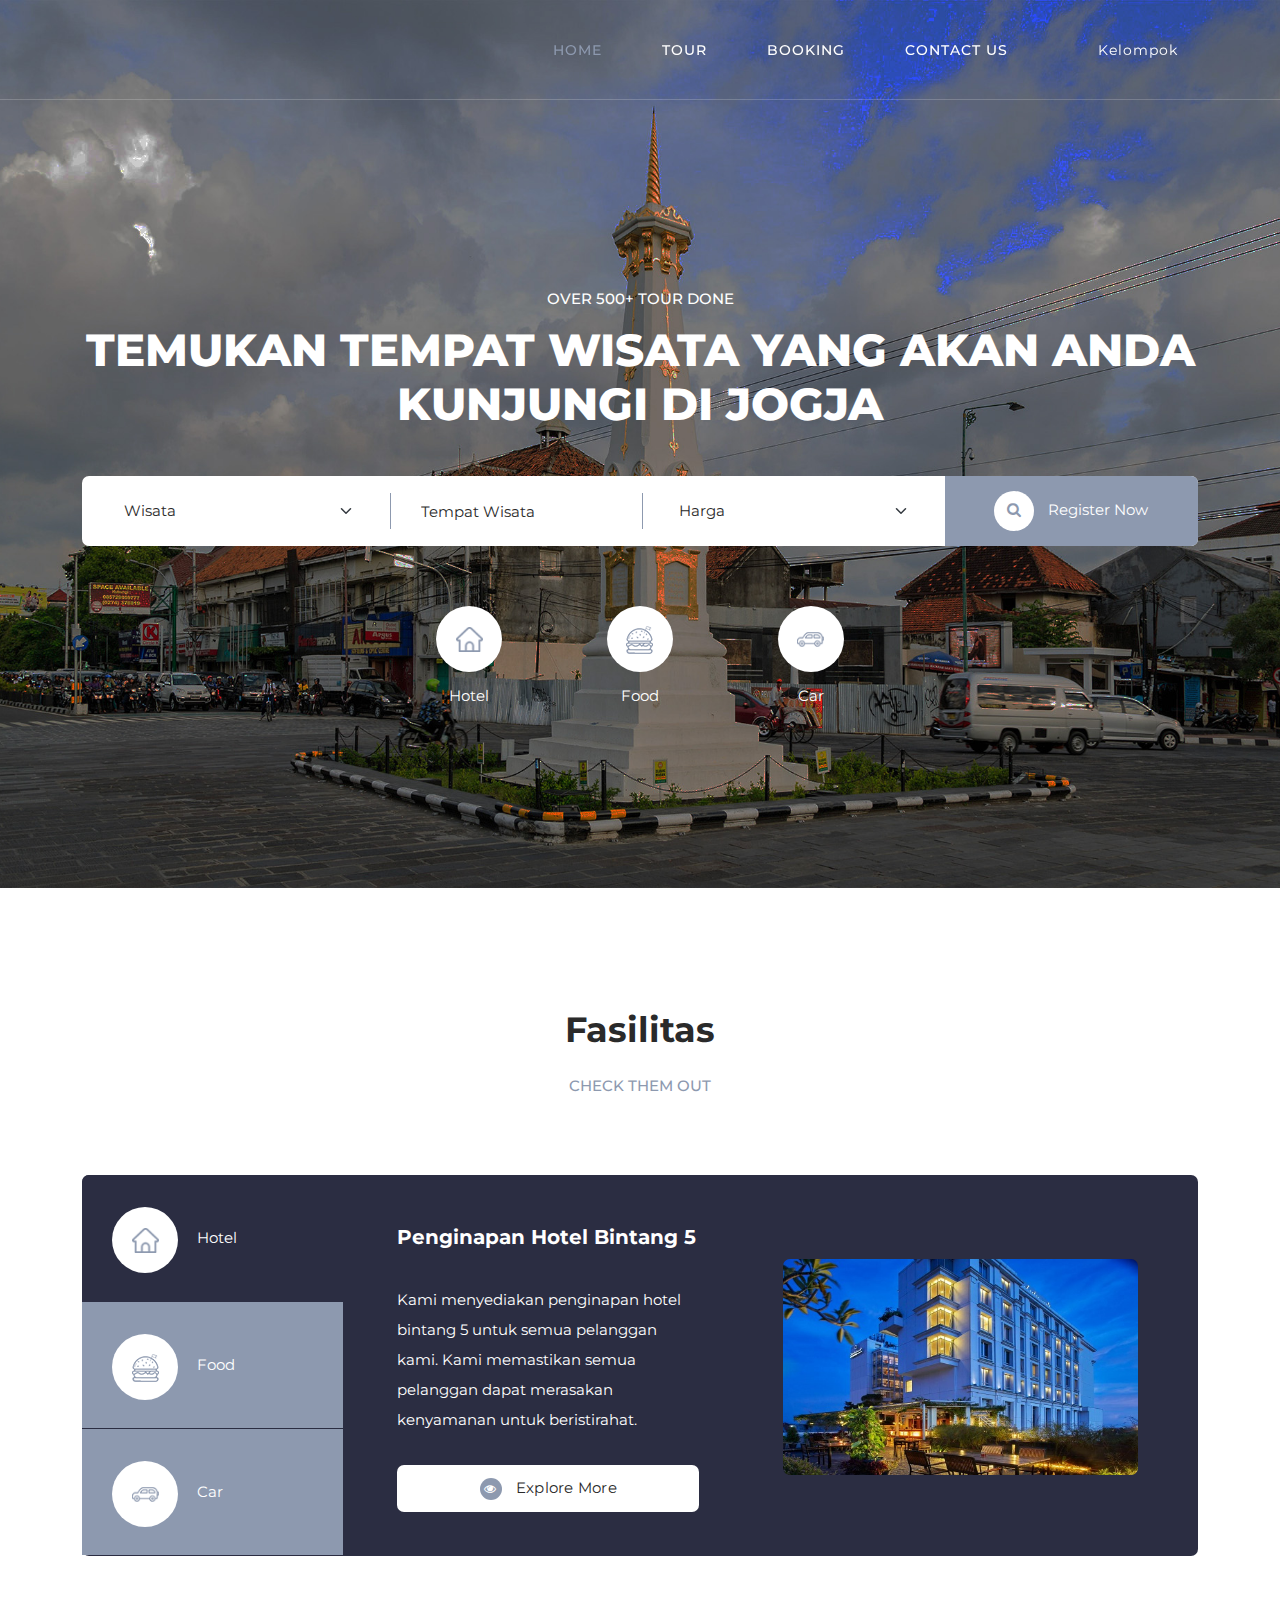
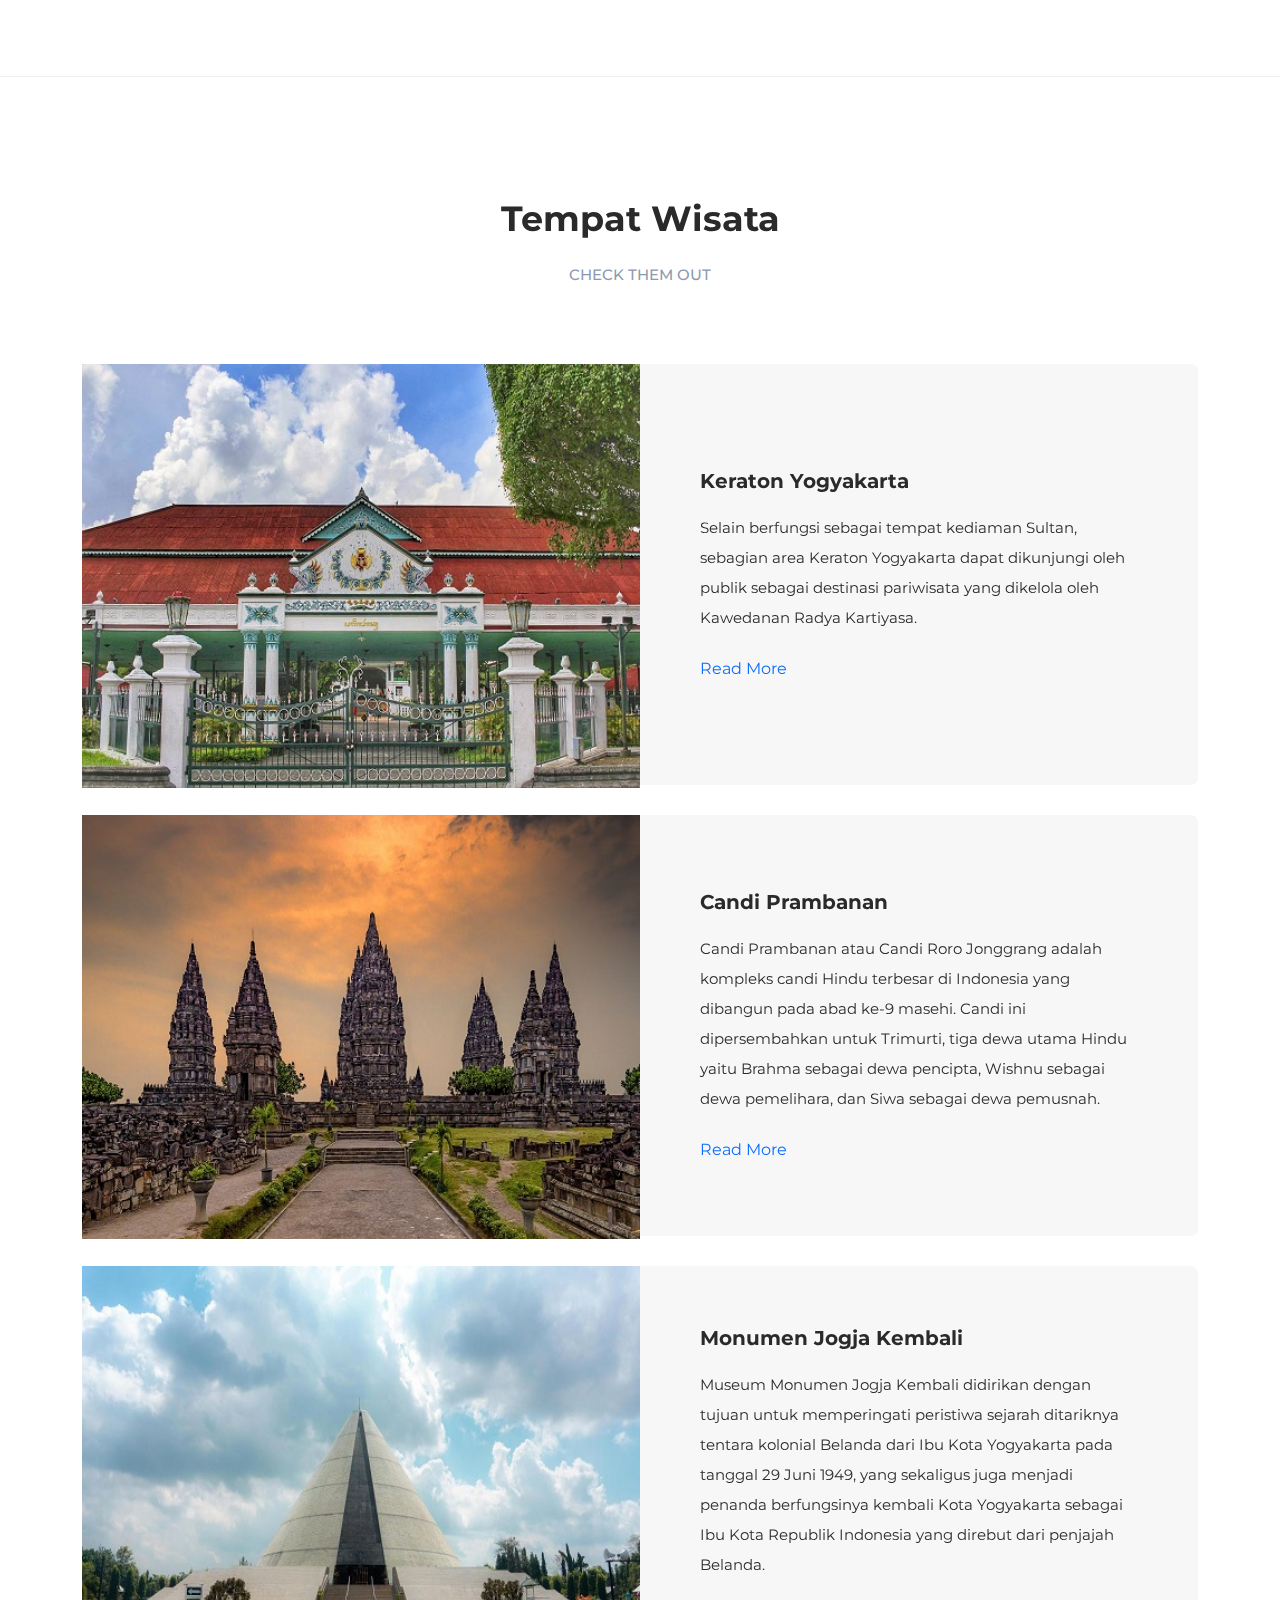
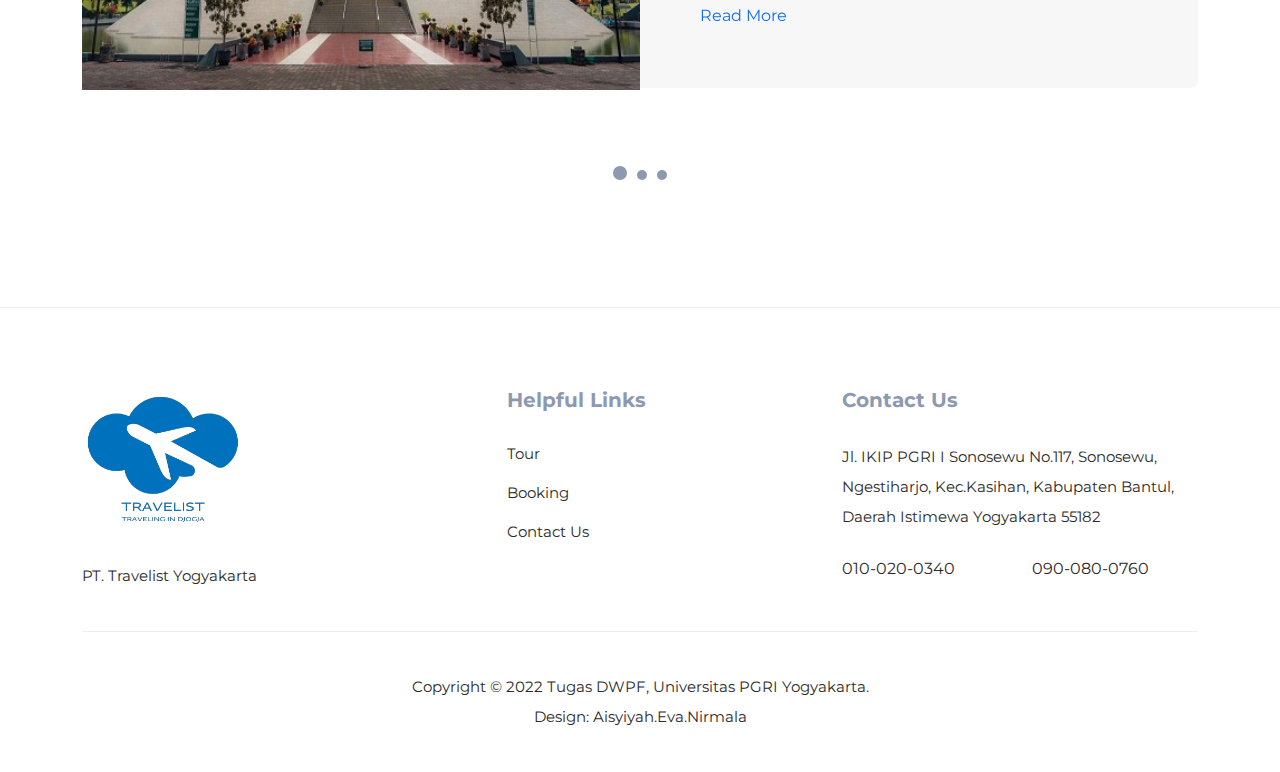
==== index.html @ a3873989 "first commit" ====
<!DOCTYPE html>
<html lang="en">

  <head>

    <meta charset="UTF-8">
    <meta name="viewport" content="width=device-width, initial-scale=1, shrink-to-fit=no">
    <meta name="description" content="">
    <meta name="author" content="">
    <meta name="author" content="Untree.co">
	  <link rel="shortcut icon" href="black-logo 1.png">
    <link rel="preconnect" href="https://fonts.gstatic.com">
    <link href="https://fonts.googleapis.com/css2?family=Montserrat:wght@100;200;300;400;500;600;700;800;900&display=swap" rel="stylesheet">
    

    <title>Traveling in Yogyakarta</title>

    <!-- Bootstrap core CSS -->
    <link href="vendor/bootstrap/css/bootstrap.min.css" rel="stylesheet">

    <!-- Additional CSS Files -->
    <link rel="stylesheet" href="assets/css/fontawesome.css">
    <link rel="stylesheet" href="assets/css/templatemo-plot-listing.css">
    <link rel="stylesheet" href="assets/css/animated.css">
    <link rel="stylesheet" href="assets/css/owl.css">
    
    
<!--

TemplateMo 564 Plot Listing

https://templatemo.com/tm-564-plot-listing

-->
  </head>

<body>

  <!-- ***** Preloader Start ***** -->
  <div id="js-preloader" class="js-preloader">
    <div class="preloader-inner">
      <span class="dot"></span>
      <div class="dots">
        <span></span>
        <span></span>
        <span></span>
      </div>
    </div>
  </div>
  <!-- ***** Preloader End ***** -->

  <!-- ***** Header Area Start ***** -->
  <header class="header-area header-sticky wow slideInDown" data-wow-duration="0.75s" data-wow-delay="0s">
    <div class="container">
      <div class="row">
        <div class="col-12">
          <nav class="main-nav">
            <!-- ***** Logo Start ***** -->
            <a href="#" class="logo"></a>
            <!-- ***** Logo End ***** -->
            <!-- ***** Menu Start ***** -->
            <ul class="nav">
              <li><a href="index.html" class="active">Home</a></li>
              <li><a href="category.html">Tour</a></li>
              <li><a href="listing.html">Booking</a></li>
              <li><a href="contact.html">Contact Us</a></li>
              <li><a href="kelompok.html" class="active">Kelompok</a></li> 
              
            </ul>        
            <a class='menu-trigger'>
                <span>Menu</span>
            </a>
            <!-- ***** Menu End ***** -->
          </nav>
        </div>
      </div>
    </div>
  </header>
  <!-- ***** Header Area End ***** -->

  <div class="main-banner">
    <div class="container">
      <div class="row">
        <div class="col-lg-12">
          <div class="top-text header-text">
            <h6>Over 500+ Tour Done</h6>
            <h2>TEMUKAN TEMPAT WISATA YANG AKAN ANDA KUNJUNGI DI JOGJA</h2>
          </div>
        </div>
        <div class="col-lg-12">
          <form id="search-form" name="gs" method="submit" role="search" action="contact.html">
            <div class="row">
              <div class="col-lg-3 align-self-center">
                  <fieldset>
                      <select name="area" class="form-select" aria-label="Area" id="chooseCategory" onchange="this.form.click()">
                          <option selected>Wisata</option>
                          <option value="New Village">Sejarah</option>
                          <option value="Old Town">Alam</option>
                          <option value="Modern City">Edukasi</option>
                      </select>
                  </fieldset>
              </div>
              <div class="col-lg-3 align-self-center">
                  <fieldset>
                      <input type="address" name="address" class="searchText" placeholder="Tempat Wisata" autocomplete="on" required>
                  </fieldset>
              </div>
              <div class="col-lg-3 align-self-center">
                  <fieldset>
                      <select name="price" class="form-select" aria-label="Default select example" id="chooseCategory" onchange="this.form.click()">
                          <option selected>Harga</option>
                          <option value="$100 - $250">Rp5.000.000,00 - Rp15.000.000,00</option>
                          <option value="$250 - $500">Rp16.000.000,00 - Rp25.000.000,00</option>
                          <option value="$500 - $1000">Rp26.000.000,00 - Rp35.000.000,00</option>
                          <option value="$1000+">Rp36.000.000,00 - keatas</option>
                      </select>
                  </fieldset>
              </div>
              <div class="col-lg-3">                        
                  <fieldset>
                      <button class="main-button"><i class="fa fa-search"></i> Register Now</button>
                  </fieldset>
              </div>
            </div>
          </form>
        </div>
        <div class="col-lg-10 offset-lg-1">
          <ul class="categories">
            <li><a href="listing.html"><span class="icon"><img src="assets/images/search-icon-01.png" alt="Home"></span> Hotel</a></li>
            <li><a href="listing.html"><span class="icon"><img src="assets/images/search-icon-02.png" alt="Food"></span> Food</a></li>
            <li><a href="listing.html"><span class="icon"><img src="assets/images/search-icon-03.png" alt="Vehicle"></span> Car</a></li>
          </ul>
        </div>
      </div>
    </div>
  </div>


 <div class="popular-categories">
    <div class="container">
      <div class="row">
        <div class="col-lg-12">
          <div class="section-heading">
            <h2>Fasilitas</h2>
            <h6>Check Them Out</h6>
            
          </div>
        </div>
        
        <div class="col-lg-12">
          <div class="naccs">
            <div class="grid">
              <div class="row">
                <div class="col-lg-3">
                  <div class="menu">
                    <div class="first-thumb active">
                      <div class="thumb">
                        <span class="icon"><img src="assets/images/search-icon-01.png" alt=""></span>
                        Hotel
                      </div>
                    </div>
                    <div>
                      <div class="thumb">                 
                        <span class="icon"><img src="assets/images/search-icon-02.png" alt=""></span>
                        Food
                      </div>
                    </div>
                    <div>
                      <div class="thumb">                 
                        <span class="icon"><img src="assets/images/search-icon-03.png" alt=""></span>
                        Car
                      </div>
                    </div>
                    
                  </div>
                </div> 
                <div class="col-lg-9 align-self-center">
                  <ul class="nacc">
                    <li class="active">
                      <div>
                        <div class="thumb">
                          <div class="row">
                            <div class="col-lg-5 align-self-center">
                              <div class="left-text">
                                <h4>Penginapan Hotel Bintang 5</h4>
                                <p>Kami menyediakan penginapan hotel bintang 5 untuk semua pelanggan kami. Kami memastikan 
                                  semua pelanggan dapat merasakan kenyamanan untuk beristirahat.</p>
                                <div class="main-white-button"><a href="listing.html"><i class="fa fa-eye"></i> Explore More</a></div>
                              </div>
                            </div>
                            <div class="col-lg-7 align-self-center">
                              <div class="right-image">
                                <img src="assets/images/jambluk.jpg" alt="">
                              </div>
                            </div>
                          </div>
                        </div>
                      </div>
                    </li>
                    <li>
                      <div>
                        <div class="thumb">
                          <div class="row">
                            <div class="col-lg-5 align-self-center">
                              <div class="left-text">
                                <h4>Makanan Tradisional dengan Rasa Otentik</h4>
                                <p>Untuk melengkapi perjalanan anda mengeksplor Yogyakarta, kami menyediakan menu makanan tradisional Yogyakarta.
                                  Makanan yang kami sediakan memiliki cita rasa khas asli Yogyakarta.
                                </p>
                                <div class="main-white-button"><a href="listing.html"><i class="fa fa-eye"></i> Explore More</a></div>
                              </div>
                            </div>
                            <div class="col-lg-7 align-self-center">
                              <div class="right-image">
                                <img src="assets/images/gudeg.jpg" alt="Foods on the table">
                              </div>
                            </div>
                          </div>
                        </div>
                      </div>
                    </li>
                    <li>
                      <div>
                        <div class="thumb">
                          <div class="row">
                            <div class="col-lg-5 align-self-center">
                              <div class="left-text">
                                <h4>Transportasi yang Nyaman</h4>
                                <p>Kami menyediakan transportasi terbaik yang akan membuat perjalanan anda berkesan. 
                                  Kami memastikan semua kendaraan dalam keadaan baik dan siap pakai. </p>
                                <div class="main-white-button"><a href="listing.html"><i class="fa fa-eye"></i> Explore More</a></div>
                              </div>
                            </div>
                            <div class="col-lg-7 align-self-center">
                              <div class="right-image">
                                <img src="assets/images/alhart.jpg" alt="cars in the city">
                              </div>
                            </div>
                          </div>
                        </div>
                      </div>
                    </li>
                    
                    
                  </ul>
                </div>          
              </div>
            </div>
          </div>
        </div>
      </div>
    </div>
  </div>


  <div class="recent-listing">
    <div class="container">
      <div class="row">
        <div class="col-lg-12">
          <div class="section-heading">
            <h2>Tempat Wisata</h2>
            <h6>Check Them Out</h6>
          </div>
        </div>
        <div class="col-lg-12">
          <div class="owl-carousel owl-listing">
            <div class="item">
              <div class="row">
                <div class="col-lg-12">
                  <div class="listing-item">
                      <div class="col-lg-6">
                      <a href="#"><img src="assets/images/kraton.jpg" alt=""></a>
                    
                  </div>
                    <div class="right-content align-self-center">
                      <h4>Keraton Yogyakarta</h4>
                      <div class="col-lg-12">
                        <p>Selain berfungsi sebagai tempat kediaman Sultan, 
                          sebagian area Keraton Yogyakarta dapat dikunjungi oleh publik sebagai destinasi pariwisata 
                          yang dikelola oleh Kawedanan Radya Kartiyasa.</p>
                          <br><a class="font-weight-bold" href="https://www.kratonjogja.id/">Read More</a>
                      
                    </div>
                  </div>
                </div>
                </div>
                <div class="col-lg-12">
                  <div class="listing-item">
                    <div class="col-lg-6">
                      <a href="#"><img src="assets/images/prambanan.jpg" alt=""></a>
                   </div>
                    <div class="right-content align-self-center">
                      <h4>Candi Prambanan</h4>
                      <div class="col-lg-12">
                        <p>Candi Prambanan atau Candi Roro Jonggrang adalah kompleks candi Hindu terbesar di Indonesia yang dibangun pada abad ke-9 masehi. 
                          Candi ini dipersembahkan untuk Trimurti, tiga dewa utama Hindu yaitu Brahma sebagai dewa pencipta, Wishnu sebagai dewa pemelihara, 
                          dan Siwa sebagai dewa pemusnah.</p>
                          <br><a class="font-weight-bold" href="https://prambanankec.slemankab.go.id/candi-prambanan/">Read More</a>
                    </div>
                  </div>
                </div>
                </div>
                <div class="col-lg-12">
                  <div class="listing-item">
                    <div class="col-lg-6">
                      <a href="#"><img src="assets/images/monjali.jpg" alt=""></a>
                    </div>
                  
                  <div class="right-content align-self-center">
                    <h4>Monumen Jogja Kembali</h4>
                    <div class="col-lg-12">
                      <p>Museum Monumen Jogja Kembali didirikan dengan tujuan untuk memperingati peristiwa sejarah ditariknya tentara kolonial Belanda dari Ibu Kota Yogyakarta 
                        pada tanggal 29 Juni 1949, yang sekaligus juga menjadi penanda berfungsinya kembali Kota Yogyakarta sebagai 
                        Ibu Kota Republik Indonesia yang direbut dari penjajah Belanda.</p>
                        <br><a class="font-weight-bold" href="https://budaya.jogjaprov.go.id/berita/detail/Monjali">Read More</a>
                    </div>
                  </div>
                </div>
              </div>
            </div>
          </div>

            <div class="item">
              <div class="row">
                <div class="col-lg-12">
                  <div class="listing-item">
                      <div class="col-lg-6">
                      <a href="#"><img src="assets/images/sundak.jpg" alt=""></a>
                    
                  </div>
                    <div class="right-content align-self-center">
                      <h4>Pantai Sundak</h4>
                      <div class="col-lg-12">
                        <p>Kata Sundak sendiri berasal dari sebuah kisah tentang seekor Anjing yang berkelahi dengan landak. Sehingga masyarakat menggabungkan nama keduanya menjadi Sundak.
                          Hal ini terjadi ketika ada anjing yang berlarian di sekitar pantai dan masuk ke dalam goa yang ada di sebuah karang. 
                          Di dalam goa Anjing tersebut bertemu dengan seekor Landak Laut.</p>
                          <br><a class="font-weight-bold" href="https://www.pantainesia.com/pantai-sundak/">Read More</a>
                      
                    </div>
                  </div>
                </div>
                </div>
                <div class="col-lg-12">
                  <div class="listing-item">
                    <div class="col-lg-6">
                      <a href="#"><img src="assets/images/becici.jpg" alt=""></a>
                   </div>
                    <div class="right-content align-self-center">
                      <h4>Puncak Becici</h4>
                      <div class="col-lg-12">
                        <p>Puncak Becici merupakan kawasan hutan pinus yang masuk Dusun Gunungcilik, Desa Muntuk Kecamatan Dlingo.
                          Puncak Bencici merupakan tempat ideal untuk menikmati terbenamnya sang surya. Ada yang menikmati di pinggir pagar pengaman, di gazebo, 
                          di tempat duduk yang tersedia, atau di atas gardu pandang yang menempel di pohon-pohon pinus. 
                        </p>
                          <br><a class="font-weight-bold" href="https://bantulpedia.bantulkab.go.id/layanan/pariwisata/jelajahbantul/detail/4/13/201/puncak-becici.html">Read More</a>
                    </div>
                  </div>
                </div>
                </div>
                <div class="col-lg-12">
                  <div class="listing-item">
                    <div class="col-lg-6">
                      <a href="#"><img src="assets/images/nglanggeran.jpg" alt=""></a>
                    </div>
                  
                  <div class="right-content align-self-center">
                    <h4>Gunung Api Purba Nglanggeran</h4>
                    <div class="col-lg-12">
                      <p>Gunung Api Purba Nglanggeran berdasarkan sejarah geologinya merupakan gunung api purba yang berumur tersier ( Oligo- Miosen) atau 0,6 – 70 juta tahun yang lalu. 
                        Wisatawan dapat trekking menjelajahi bongkahan-bongkahan batu seukuran raksasa yang menjulang tinggi layaknya Gedung-gedung bertingkat di kota. </p>
                        <br><a class="font-weight-bold" href="https://jadesta.kemenparekraf.go.id/desa/nglanggeran">Read More</a>
                    </div>
                  </div>
                </div>
              </div>
            </div>
            </div>
            <div class="item">
              <div class="row">
                <div class="col-lg-12">
                  <div class="listing-item">
                      <div class="col-lg-6">
                      <a href="#"><img src="assets/images/taman pintar.jpeg" alt=""></a>
                    
                  </div>
                    <div class="right-content align-self-center">
                      <h4>Taman Pintar</h4>
                      <div class="col-lg-12">
                        <p>Disebut “Taman Pintar”, karena di kawasan ini nantinya para siswa, mulai pra sekolah sampai sekolah menengah bisa 
                          dengan leluasa memperdalam pemahaman soal materi-materi pelajaran yang telah diterima di sekolah dan sekaligus berekreasi.</p>
                          <br><a class="font-weight-bold" href="https://tamanpintar.co.id/">Read More</a>
                      
                    </div>
                  </div>
                </div>
                </div>
                <div class="col-lg-12">
                  <div class="listing-item">
                    <div class="col-lg-6">
                      <a href="#"><img src="assets/images/museum merapi.jpg" alt=""></a>
                   </div>
                    <div class="right-content align-self-center">
                      <h4>Museum Gunungapi Merapi</h4>
                      <div class="col-lg-12">
                        <p>Museum Gunungapi Merapi merupakan museum bersejarah yang dapat dijadikan sebagai sarana pendidikan, 
                           penyebarluasan informasi aspek kegunungapian khususnya dan kebencanaan geologi lainnya yang bersifat rekreatif-edukatif untuk masyarakat luas dengan 
                           tujuan untuk memberikan wawasan dan pemahaman yang berkaitan dengan gunungapi dan sumber kebencanaan geologi lainnya.</p>
                          <br><a class="font-weight-bold" href="https://mgm.slemankab.go.id/">Read More</a>
                    </div>
                  </div>
                </div>
                </div>
                <div class="col-lg-12">
                  <div class="listing-item">
                    <div class="col-lg-6">
                      <a href="#"><img src="assets/images/history.jpg" alt=""></a>
                    </div>
                  
                  <div class="right-content align-self-center">
                    <h4>History of Java Museum</h4>
                    <div class="col-lg-12">
                      <p>History of Java Museum adalah museum sejarah Pulau Jawa yang berlokasi di Yogyakarta. Museum ini beroperasi pada akhir Desember 2018. 
                        History of Java Museum merupakan ikon wisata sejarah dan budaya yang berlokasi di Jalan Parangtritis KM 5.5, Kecamatan Sewon, Kabupaten Bantul, DIY.</p>
                        <br><a class="font-weight-bold" href="https://visitingjogja.jogjaprov.go.id/31157/10-sisi-menarik-yang-tersimpan-di-history-of-java-museum-kenapa-wajib-anda-kunjungi/">Read More</a>
                    </div>
                  </div>
                </div>
              </div>
            </div>
                </div>
              </div>
            </div>
          </div>
        </div>
      </div>
          
  <footer>
    <div class="container">
      <div class="row">
        <div class="col-lg-4">
          <div class="about">
            <div class="logo">
              <img src="assets/images/black-logo 1.png" alt="">
            </div>
            <p>PT. Travelist Yogyakarta</p>
          </div>
        </div>
        <div class="col-lg-4">
          <div class="helpful-links">
            <h4>Helpful Links</h4>
            <div class="row">
              <div class="col-lg-6">
                <ul>
                  <li><a href="category.html">Tour</a></li>
                  <li><a href="listing.html">Booking</a></li>
                  <li><a href="contact.html">Contact Us</a></li>
                </ul>
              </div>
              
            </div>
          </div>
        </div>
        <div class="col-lg-4">
          <div class="contact-us">
            <h4>Contact Us</h4>
            <p>Jl. IKIP PGRI I Sonosewu No.117, Sonosewu, Ngestiharjo, Kec.Kasihan, Kabupaten Bantul, Daerah Istimewa Yogyakarta 55182</p>
            <div class="row">
              <div class="col-lg-6">
                <a href="#">010-020-0340</a>
              </div>
              <div class="col-lg-6">
                <a href="#">090-080-0760</a>
              </div>
            </div>
          </div>
        </div>
        <div class="col-lg-12">
          <div class="sub-footer">
            <p>Copyright © 2022 Tugas DWPF, Universitas PGRI Yogyakarta.
            <br>
			Design: <a rel="nofollow" href="https://templatemo.com" title="CSS Templates">Aisyiyah.Eva.Nirmala</a></p>
          </div>
        </div>
      </div>
    </div>
  </footer>


  <!-- Scripts -->
  <script src="vendor/jquery/jquery.min.js"></script>
  <script src="vendor/bootstrap/js/bootstrap.bundle.min.js"></script>
  <script src="assets/js/owl-carousel.js"></script>
  <script src="assets/js/animation.js"></script>
  <script src="assets/js/imagesloaded.js"></script>
  <script src="assets/js/custom.js"></script>

</body>

</html>
---- assets/css/templatemo-plot-listing.css ----
/*

TemplateMo 564 Plot Listing

https://templatemo.com/tm-564-plot-listing

*/

/* ---------------------------------------------
Table of contents
------------------------------------------------
01. font & reset css
02. reset
03. global styles
04. header
05. banner
06. features
07. testimonials
08. contact
09. footer
10. preloader
11. search
12. portfolio

--------------------------------------------- */
/* 
---------------------------------------------
font & reset css
--------------------------------------------- 
*/
@import url('https://fonts.googleapis.com/css2?family=Montserrat:wght@100;200;300;400;500;600;700;800;900&display=swap');
/* 
---------------------------------------------
reset
--------------------------------------------- 
*/
html, body, div, span, applet, object, iframe, h1, h2, h3, h4, h5, h6, p, blockquote, div
pre, a, abbr, acronym, address, big, cite, code, del, dfn, em, font, img, ins, kbd, q,
s, samp, small, strike, strong, sub, sup, tt, var, b, u, i, center, dl, dt, dd, ol, ul, li,
figure, header, nav, section, article, aside, footer, figcaption {
  margin: 0;
  padding: 0;
  border: 0;
  outline: 0;
}

/* clear fix */
.grid:after {
  content: '';
  display: block;
  clear: both;
}

/* ---- .grid-item ---- */

.grid-sizer,
.grid-item {
  width: 50%;
}

.grid-item {
  float: left;
}

.grid-item img {
  display: block;
  max-width: 100%;
}

.clearfix:after {
  content: ".";
  display: block;
  clear: both;
  visibility: hidden;
  line-height: 0;
  height: 0;
}

.clearfix {
  display: inline-block;
}

html[xmlns] .clearfix {
  display: block;
}

* html .clearfix {
  height: 1%;
}

ul, li {
  padding: 0;
  margin: 0;
  list-style: none;
}

header, nav, section, article, aside, footer, hgroup {
  display: block;
}

* {
  box-sizing: border-box;
}

html, body {
  font-family: 'Montserrat', sans-serif;
  font-weight: 400;
  background-color: #fff;
  -ms-text-size-adjust: 100%;
  -webkit-font-smoothing: antialiased;
  -moz-osx-font-smoothing: grayscale;
}

a {
  text-decoration: none !important;
}

h1, h2, h3, h4, h5, h6 {
  margin-top: 0px;
  margin-bottom: 0px;
}

ul {
  margin-bottom: 0px;
}

p {
  font-size: 15px;
  line-height: 30px;
  color: #2a2a2a;
}

img {
  margin-bottom: -3px;
  width: 100%;
  overflow: hidden;
}

/* 
---------------------------------------------
global styles
--------------------------------------------- 
*/
html,
body {
  background: #fff;
  font-family: 'Montserrat', sans-serif;
}

::selection {
  background: #03a4ed;
  color: #fff;
}

::-moz-selection {
  background: #03a4ed;
  color: #fff;
}

@media (max-width: 991px) {
  html, body {
    overflow-x: hidden;
  }
  .mobile-top-fix {
    margin-top: 30px;
    margin-bottom: 0px;
  }
  .mobile-bottom-fix {
    margin-bottom: 30px;
  }
  .mobile-bottom-fix-big {
    margin-bottom: 60px;
  }
}

.page-section {
  margin-top: 120px;
}

.section-heading h2 {
  font-size: 35px;
  margin-bottom: 25px;
  text-transform: capitalize;
  color: #2a2a2a;
  font-weight: 700;
  position: relative;
  z-index: 2;
  line-height: 44px;
}

.section-heading h6 {
  text-transform: uppercase;
  font-size: 15px;
  font-weight: 500;
  color: #8d99af;
}

.main-white-button a {
  display: inline-block;
  background-color: #fff;
  font-size: 15px;
  font-weight: 400;
  color: #2a2a2a;
  text-transform: capitalize;
  padding: 12px 25px;
  border-radius: 7px;
  letter-spacing: 0.25px;
  transition: all .3s;
}

.main-white-button a i {
  margin-right: 10px;
  width: 22px;
  height: 22px;
  background-color: #8d99af;
  color: #fff;
  border-radius: 50%;
  display: inline-block;
  text-align: center;
  font-size: 12px;
  line-height: 22px;
}

.main-white-button a:hover {
  background-color: #8d99af;
  color: #fff;
}

/* 
---------------------------------------------
header
--------------------------------------------- 
*/

.background-header {
  background-color: #fff!important;
  height: 80px!important;
  position: fixed!important;
  top: 0px;
  left: 0px;
  right: 0px;
  box-shadow: 0px 0px 10px rgba(0,0,0,0.15)!important;
}

.background-header .logo,
.background-header .main-nav .nav li a {
  color: #1e1e1e!important;
}

.background-header .main-nav .nav li:hover a {
  color: #8d99af!important;
}

.background-header .nav li a.active {
  color: #8d99af!important;
}

.header-area {
  background-color: transparent;
  border-bottom: 1px solid rgba(250,250,250,0.2);
  position: fixed;
  top: 0px;
  left: 0px;
  right: 0px;
  z-index: 100;
  height: 100px;
  -webkit-transition: all .5s ease 0s;
  -moz-transition: all .5s ease 0s;
  -o-transition: all .5s ease 0s;
  transition: all .5s ease 0s;
}

.header-area .main-nav {
  min-height: 80px;
  background: transparent;
}

/*.header-area .main-nav a.logo {
  background-image: url(../images/black-logo\ 1.png);
  width: 166px;
  height: 58px;
  display: inline-block;
  margin-top: 20px;
}

.background-header .main-nav a.logo {
  background-image: url(../images/black-logo\ 1.png);
  width: 164px;
  height: 58px;
  display: inline-block;
  margin-top: 10px;
}*/

.background-header .main-nav .nav {
  margin-top: 20px !important;
}

.header-area .main-nav .nav {
  float: right;
  margin-top: 30px;
  margin-right: 0px;
  background-color: transparent;
  -webkit-transition: all 0.3s ease 0s;
  -moz-transition: all 0.3s ease 0s;
  -o-transition: all 0.3s ease 0s;
  transition: all 0.3s ease 0s;
  position: relative;
  z-index: 999;
}

.header-area .main-nav .nav li {
  padding-left: 30px;
  padding-right: 30px;
}

.header-area .main-nav .nav li:last-child {
  padding-right: 0px;
  padding-left: 40px;
}

.header-area .main-nav .nav li:last-child a ,
.background-header .main-nav .nav li:last-child a {
  color: #2a2a2a !important;
  text-transform: capitalize;
  padding: 0px 20px;
  font-weight: 400;
}

.header-area .main-nav .nav li:last-child a i,
.background-header .main-nav .nav li:last-child a i {
  font-size: 12px!important;
  font-weight: 400 !important;
}

.background-header .main-nav .nav li:last-child .main-white-button a {
  background-color: #8d99af;
  color: #fff !important;
}

.background-header .main-nav .nav li:last-child .main-white-button a i {
  background-color: #fff;
  color: #8d99af;
}

.header-area .main-nav .nav li:last-child a:hover,
.header-area .main-nav .nav li:last-child a.active {
  color: #fff !important;
}

.header-area .main-nav .nav li a {
  display: block;
  font-weight: 500;
  font-size: 14px;
  color: #fff;
  text-transform: uppercase;
  -webkit-transition: all 0.3s ease 0s;
  -moz-transition: all 0.3s ease 0s;
  -o-transition: all 0.3s ease 0s;
  transition: all 0.3s ease 0s;
  height: 40px;
  line-height: 40px;
  border: transparent;
  letter-spacing: 1px;
}

.header-area .main-nav .nav li:hover a,
.header-area .main-nav .nav li a.active {
  color: #8d99af!important;
}

.background-header .main-nav .nav li:hover a,
.background-header .main-nav .nav li a.active {
  color: #8d99af!important;
  opacity: 1;
}

.header-area .main-nav .nav li:last-child a:hover ,
.background-header .main-nav .nav li:last-child a:hover {
  background-color: #8d99af;
}

.header-area .main-nav .nav li.has-sub {
  position: relative;
  padding-right: 15px;
}

.header-area .main-nav .nav li.has-sub:after {
  font-family: FontAwesome;
  content: "\f107";
  font-size: 12px;
  color: #fff;
  position: absolute;
  right: 5px;
  top: 12px;
}

.background-header .main-nav .nav li.has-sub:after {
  color: #1e1e1e;
}

.header-area .main-nav .nav li.has-sub ul.sub-menu {
  position: absolute;
  width: 200px;
  box-shadow: 0 2px 28px 0 rgba(0, 0, 0, 0.06);
  overflow: hidden;
  top: 40px;
  opacity: 0;
  transition: all .3s;
  transform: translateY(+2em);
  visibility: hidden;
  z-index: -1;
}

.header-area .main-nav .nav li.has-sub ul.sub-menu li {
  margin-left: 0px;
  padding-left: 0px;
  padding-right: 0px;
}

.header-area .main-nav .nav li.has-sub ul.sub-menu li a {
  opacity: 1;
  display: block;
  background: #f7f7f7;
  color: #2a2a2a!important;
  padding-left: 20px;
  height: 40px;
  line-height: 40px;
  -webkit-transition: all 0.3s ease 0s;
  -moz-transition: all 0.3s ease 0s;
  -o-transition: all 0.3s ease 0s;
  transition: all 0.3s ease 0s;
  position: relative;
  font-size: 13px;
  font-weight: 400;
  border-bottom: 1px solid #eee;
}

.header-area .main-nav .nav li.has-sub ul li a:hover {
  background: #fff;
  color: #f5a425!important;
  padding-left: 25px;
}

.header-area .main-nav .nav li.has-sub ul li a:hover:before {
  width: 3px;
}

.header-area .main-nav .nav li.has-sub:hover ul.sub-menu {
  visibility: visible;
  opacity: 1;
  z-index: 1;
  transform: translateY(0%);
  transition-delay: 0s, 0s, 0.3s;
}

.header-area .main-nav .menu-trigger {
  cursor: pointer;
  display: block;
  position: absolute;
  top: 33px;
  width: 32px;
  height: 40px;
  text-indent: -9999em;
  z-index: 99;
  right: 40px;
  display: none;
}

.background-header .main-nav .menu-trigger {
  top: 23px;
}

.header-area .main-nav .menu-trigger span,
.header-area .main-nav .menu-trigger span:before,
.header-area .main-nav .menu-trigger span:after {
  -moz-transition: all 0.4s;
  -o-transition: all 0.4s;
  -webkit-transition: all 0.4s;
  transition: all 0.4s;
  background-color: #1e1e1e;
  display: block;
  position: absolute;
  width: 30px;
  height: 2px;
  left: 0;
}

.background-header .main-nav .menu-trigger span,
.background-header .main-nav .menu-trigger span:before,
.background-header .main-nav .menu-trigger span:after {
  background-color: #1e1e1e;
}

.header-area .main-nav .menu-trigger span:before,
.header-area .main-nav .menu-trigger span:after {
  -moz-transition: all 0.4s;
  -o-transition: all 0.4s;
  -webkit-transition: all 0.4s;
  transition: all 0.4s;
  background-color: #1e1e1e;
  display: block;
  position: absolute;
  width: 30px;
  height: 2px;
  left: 0;
  width: 75%;
}

.background-header .main-nav .menu-trigger span:before,
.background-header .main-nav .menu-trigger span:after {
  background-color: #1e1e1e;
}

.header-area .main-nav .menu-trigger span:before,
.header-area .main-nav .menu-trigger span:after {
  content: "";
}

.header-area .main-nav .menu-trigger span {
  top: 16px;
}

.header-area .main-nav .menu-trigger span:before {
  -moz-transform-origin: 33% 100%;
  -ms-transform-origin: 33% 100%;
  -webkit-transform-origin: 33% 100%;
  transform-origin: 33% 100%;
  top: -10px;
  z-index: 10;
}

.header-area .main-nav .menu-trigger span:after {
  -moz-transform-origin: 33% 0;
  -ms-transform-origin: 33% 0;
  -webkit-transform-origin: 33% 0;
  transform-origin: 33% 0;
  top: 10px;
}

.header-area .main-nav .menu-trigger.active span,
.header-area .main-nav .menu-trigger.active span:before,
.header-area .main-nav .menu-trigger.active span:after {
  background-color: transparent;
  width: 100%;
}

.header-area .main-nav .menu-trigger.active span:before {
  -moz-transform: translateY(6px) translateX(1px) rotate(45deg);
  -ms-transform: translateY(6px) translateX(1px) rotate(45deg);
  -webkit-transform: translateY(6px) translateX(1px) rotate(45deg);
  transform: translateY(6px) translateX(1px) rotate(45deg);
  background-color: #1e1e1e;
}

.background-header .main-nav .menu-trigger.active span:before {
  background-color: #1e1e1e;
}

.header-area .main-nav .menu-trigger.active span:after {
  -moz-transform: translateY(-6px) translateX(1px) rotate(-45deg);
  -ms-transform: translateY(-6px) translateX(1px) rotate(-45deg);
  -webkit-transform: translateY(-6px) translateX(1px) rotate(-45deg);
  transform: translateY(-6px) translateX(1px) rotate(-45deg);
  background-color: #1e1e1e;
}

.background-header .main-nav .menu-trigger.active span:after {
  background-color: #1e1e1e;
}

.header-area.header-sticky {
  min-height: 80px;
}

.header-area .nav {
  margin-top: 30px;
}

.header-area.header-sticky .nav li a.active {
  color: #8d99af;
}

@media (max-width: 1200px) {
  .header-area .main-nav .nav li {
    padding-left: 12px;
    padding-right: 12px;
  }
  .header-area .main-nav:before {
    display: none;
  }
}

@media (max-width: 992px) {
  .header-area .main-nav .nav li:last-child  ,
  .background-header .main-nav .nav li:last-child {
    display: none;
  }
  .header-area .main-nav .nav li:nth-child(6),
  .background-header .main-nav .nav li:nth-child(6) {
    padding-right: 0px;
  }
}

@media (max-width: 767px) {
  .background-header .main-nav .nav {
    margin-top: 80px !important;
  }
  .header-area .main-nav .logo {
    color: #1e1e1e;
  }
  .header-area.header-sticky .nav li a:hover,
  .header-area.header-sticky .nav li a.active {
    color: #8d99af!important;
    opacity: 1;
  }
  .header-area.header-sticky .nav li.search-icon a {
    width: 100%;
  }
  .header-area {
    background-color: #f7f7f7;
    padding: 0px 15px;
    height: 100px;
    box-shadow: none;
    text-align: center;
  }
  .header-area .container {
    padding: 0px;
  }
  .header-area .logo {
    margin-left: 30px;
  }
  .header-area .menu-trigger {
    display: block !important;
  }
  .header-area .main-nav {
    overflow: hidden;
  }
  .header-area .main-nav .nav {
    float: none;
    width: 100%;
    display: none;
    -webkit-transition: all 0s ease 0s;
    -moz-transition: all 0s ease 0s;
    -o-transition: all 0s ease 0s;
    transition: all 0s ease 0s;
    margin-left: 0px;
  }
  .background-header .nav {
    margin-top: 80px;
  }
  .header-area .main-nav .nav li:first-child {
    border-top: 1px solid #eee;
  }
  .header-area.header-sticky .nav {
    margin-top: 100px;
  }
  .header-area .main-nav .nav li {
    width: 100%;
    background: #fff;
    border-bottom: 1px solid #e7e7e7;
    padding-left: 0px !important;
    padding-right: 0px !important;
  }
  .header-area .main-nav .nav li a {
    height: 50px !important;
    line-height: 50px !important;
    padding: 0px !important;
    border: none !important;
    background: #f7f7f7 !important;
    color: #191a20 !important;
  }
  .header-area .main-nav .nav li a:hover {
    background: #eee !important;
    color: #8d99af!important;
  }
  .header-area .main-nav .nav li.has-sub ul.sub-menu {
    position: relative;
    visibility: inherit;
    opacity: 1;
    z-index: 1;
    transform: translateY(0%);
    top: 0px;
    width: 100%;
    box-shadow: none;
    height: 0px;
    transition: all 0s;
  }
  .header-area .main-nav .nav li.submenu ul li a {
    font-size: 12px;
    font-weight: 400;
  }
  .header-area .main-nav .nav li.submenu ul li a:hover:before {
    width: 0px;
  }
  .header-area .main-nav .nav li.has-sub ul.sub-menu {
    height: auto;
  }
  .header-area .main-nav .nav li.has-sub:after {
    color: #3B566E;
    right: 30px;
    font-size: 14px;
    top: 15px;
  }
  .header-area .main-nav .nav li.submenu:hover ul, .header-area .main-nav .nav li.submenu:focus ul {
    height: 0px;
  }
}

@media (min-width: 767px) {
  .header-area .main-nav .nav {
    display: flex !important;
  }
}



/* 
---------------------------------------------
Banner Style
--------------------------------------------- 
*/

.main-banner {
  background-repeat: no-repeat;
  background-position: center center;
  background-size: cover;
  background-image: url(../images/banner-bg.jpg);
  padding: 290px 0px 180px 0px;
  position: relative;
  overflow: hidden;
}

.main-banner .top-text {
  text-align: center;
}

.main-banner .top-text h6 {
  color: #fff;
  font-size: 15px;
  font-weight: 500;
  text-transform: uppercase;
}

.main-banner .top-text h2 {
  color: #fff;
  font-size: 45px;
  font-weight: 800;
  text-transform: capitalize;
  margin-top: 15px;
  margin-bottom: 45px;
}

.main-banner ul.categories {
  width: 100%;
  margin-top: 60px;
  text-align: center;
}

.main-banner ul.categories li {
  display: inline-block;
  text-align: center;
  width: 18%;
}

.main-banner ul.categories li a {
  color: #fff;
  text-align: center;
  font-size: 15px;
  margin-top: 15px;
}

.main-banner ul.categories li .icon {
  display: block;
  margin: 0 auto 12px auto;
  width: 66px;
  height: 66px;
  border-radius: 50%;
  text-align: center;
  line-height: 62px;
  color: #8d99af;
  background-color: #fff;
  transition: all .5s;
}

.main-banner ul.categories li a:hover .icon {
  background-color: #2b2d42;
}

.main-banner ul.categories li .icon img {
  max-width: 27px;
}

form#search-form {
  background-color: #fff;
  padding: 0px 0px 0px 30px;
  width: 100%;
  border-radius: 7px;
  display: inline-block;
  text-align: center;
}

form#search-form select,
form#search-form input {
  width: 100%;
  height: 36px;
  background-color: transparent;
  border: none;
  color: #2a2a2a;
  font-size: 15px;
  outline: none;
}

.form-select:focus {
  box-shadow: none;
}

form#search-form input.searchText {
  border-left: 1px solid #8d99af;
  border-right: 1px solid #8d99af;
  padding: 0px 30px;
}

form#search-form input::placeholder {
  color: #2a2a2a;
  font-size: 15px;
}

form#search-form button {
  width: 100%;
  height: 100%;
  background-color: #8d99af;
  border: none;
  padding: 15px;
  color: #fff;
  font-size: 15px;
  border-top-right-radius: 7px;
  border-bottom-right-radius: 7px;
}

form#search-form button i {
  width: 40px;
  height: 40px;
  background-color: #fff;
  border-radius: 50%;
  color: #8d99af;
  display: inline-block;
  text-align: center;
  line-height: 38px;
  margin-right: 10px;
}



/*
---------------------------------------
Popular Categories
---------------------------------------
*/

.popular-categories {
  margin-top: 120px;
}

.popular-categories .section-heading {
  text-align: center;
  margin-bottom: 80px;
}

.popular-categories .naccs {
  position: relative;
  background-color: #2b2d42;
  border-radius: 7px;
}

.popular-categories .icon {
  display: inline-block;
  width: 66px;
  height: 66px;
  border-radius: 50%;
  text-align: center;
  line-height: 62px;
  color: #8d99af;
  background-color: #fff;
  margin-right: 15px;
}

.popular-categories .icon img {
  max-width: 27px;
}

.popular-categories .naccs .menu div.first-thumb {
  border-top-left-radius: 7px;
}

.popular-categories .naccs .menu div.last-thumb {
  margin-bottom: 0px;
  border-bottom-left-radius: 7px;
}

.popular-categories .naccs .menu div {
  color: #fff;
  font-size: 15px;
  background-color: #8d99af;
  margin-bottom: 1px;
  height: 126px;
  text-align: left;
  padding: 0px 15px;
  line-height: 126px;
  cursor: pointer;
  position: relative;
  transition: 1s all cubic-bezier(0.075, 0.82, 0.165, 1);
}

.popular-categories .naccs .menu div.active,
.popular-categories .naccs .menu div.active .thumb {
  background-color: #2b2d42;
}

.popular-categories ul.nacc {
  position: relative;
  min-height: 100%;
  list-style: none;
  margin: 0;
  padding: 0;
  transition: 0.5s all cubic-bezier(0.075, 0.82, 0.165, 1);
}

.popular-categories ul.nacc li {
  opacity: 0;
  transform: translateX(-50px);
  position: absolute;
  list-style: none;
  transition: 1s all cubic-bezier(0.075, 0.82, 0.165, 1);
}

.popular-categories ul.nacc li.active {
  transition-delay: 0.3s;
  position: relative;
  z-index: 2;
  opacity: 1;
  transform: translateX(0px);
}

.popular-categories ul.nacc li {
  width: 100%;
}

.popular-categories .nacc .thumb .left-text {
  margin-left: 30px;
}

.popular-categories .nacc .thumb .left-text h4 {
  color: #fff;
  font-size: 20px;
  font-weight: 700;
  line-height: 35px;
  margin-bottom: 30px;
}

.popular-categories .nacc .thumb .left-text p {
  color: #fff;
  margin-bottom: 30px;
}

.popular-categories .nacc .thumb .right-image {
  padding: 60px;
  display: inline-flex;
} 

.popular-categories .nacc .thumb img {
  border-radius: 7px;
}

.popular-categories .nacc .thumb .left-text .main-white-button a{
  width: 100%;
  text-align: center;
}



/*
---------------------------------------------
Recent Listing 
---------------------------------------------
*/

.recent-listing {
  margin-top: 120px;
  padding-top: 120px;
  margin-bottom: 120px;
  border-top: 1px solid #eee;
}

.recent-listing .section-heading {
  text-align: center;
  margin-bottom: 80px;
}

.recent-listing .item .listing-item {
  display: inline-flex;
  background-color: #f7f7f7;
  border-radius: 7px;
  width: 100%;
  position: relative;
  margin-bottom: 30px;
}

.recent-listing .item .left-image {
  float: left;
  overflow: hidden;
  border-top-left-radius: 7px;
  border-bottom-left-radius: 7px;
}

.recent-listing .item .left-image img {
  overflow: hidden;
  border-top-left-radius: 7px;
  border-bottom-left-radius: 7px;
}

.recent-listing .item .right-content {
  display: inline-block;
  padding: 60px;
}

.recent-listing .item .right-content ul.rate {
  position: absolute;
  right: 60px;
  top: 60px;
}

.recent-listing .item .right-content ul.rate li {
  display: inline-block;
}

.recent-listing .item .right-content ul.rate li:last-child {
  margin-left: 10px;
}

.recent-listing .item .right-content h4 {
  font-size: 20px;
  color: #2a2a2a;
  font-weight: 700;
  margin-bottom: 20px;
}

.recent-listing .item .right-content h6 {
  font-size: 15px;
  font-weight: 500;
  color: #8d99af;
}

.recent-listing .item .right-content span.price {
  color: #2a2a2a;
  font-size: 15px;
  margin-top: 30px;
  display: block;
  margin-bottom: 15px;
}

.recent-listing .item .right-content span.price .icon {
  width: 30px;
  height: 30px;
  background-color: #8d99af;
  border-radius: 50%;
  text-align: center;
  line-height: 28px;
  display: inline-block;
  margin-right: 10px;
}

.recent-listing .item .right-content span.price .icon img {
  max-width: 16px;
  text-align: center;
  display: inline-block;
}

.recent-listing .item .right-content span.details {
  display: block;
  margin-bottom: 30px;
  font-size: 15px;
  color: #8d99af;
}

.recent-listing .item .right-content span.details em {
  font-style: normal;
  color: #2a2a2a;
}

.recent-listing .item .right-content ul.info li {
  display: inline-block;
  margin-bottom: 15px;
  margin-right: 30px;
  width: 100%;
}

.recent-listing .item .right-content ul.info li:last-child {
  margin-bottom: 0px;
}

.recent-listing .item .right-content ul.info li img {
  max-width: 30px;
  margin-right: 15px;
  display: inline;
}

.recent-listing .item .right-content .main-white-button {
  position: absolute;
  right: 60px;
  bottom: 60px;
}

.recent-listing .owl-dots {
  margin-top: 15px;
  text-align: center;
}

.recent-listing .owl-dots .owl-dot {
  width: 10px;
  height: 10px;
  background-color: #8d99af;
  border-radius: 50%;
  margin: 0px 5px;
  transition: all .3s;
}

.recent-listing .owl-dots .active {
  width: 14px;
  height: 14px;
}



/*
---------------------------------------------
Footer
---------------------------------------------
*/

footer {
  border-top: 1px solid #eee;
  padding-top: 80px;
}

footer h4 {
  font-size: 20px;
  font-weight: 700;
  color: #8d99af;
  margin-bottom: 30px;
}

footer p,
footer a {
  color: #2a2a2a;
}

footer .logo img {
  max-width: 163px;
  margin-bottom: 30px;
}

footer .helpful-links {
  margin: 0px 45px;
}

footer .helpful-links ul li {
  display: block;
  margin-bottom: 15px;
}

footer .helpful-links ul li a {
  font-size: 15px;
  transition: all .3s;
}

footer .helpful-links ul li a:hover {
  color: #8d99af;
  border-bottom: 1px solid #8d99af;
}

footer .contact-us p {
  margin-bottom: 25px;
}

footer .contact-us a {
  transition: all .3s;
}

footer .contact-us a:hover {
  color: #8d99af;
  border-bottom: 1px solid #8d99af;
}

footer .sub-footer {
  text-align: center;
  margin-top: 40px;
  padding: 40px 0px;
  border-top: 1px solid #eee;
}



/* 
---------------------------------------------
contact
--------------------------------------------- 
*/

.contact-page {
  margin: 120px 0px;
}

.contact-page .inner-content {
  background-color: #f7f7f7;
  border-radius: 7px;
  overflow: hidden;
}

.contact-page .inner-content #map {
  margin-bottom: -8px;
  overflow: hidden;
  border-top-left-radius: 7px;
  border-bottom-left-radius: 7px;
}

form#contact {
  position: relative;
  margin: 0px 60px 0px 45px;
}

form#contact input {
  width: 100%;
  height: 46px;
  border-radius: 7px;
  background-color: transparent;
  border: 1px solid #8d99af;
  outline: none;
  font-size: 15px;
  font-weight: 300;
  color: #8d99af;
  padding: 0px 15px;
  margin-bottom: 30px;
}

form#contact ul li {
  display: inline-block;
  margin-right: 30px;
}

form#contact ul li:last-child {
  margin-right: 0px;
}

form#contact input[type=checkbox] {
  display: inline-block;
  width: 15px;
  min-width: 15px;
  height: 15px;
  background-color: transparent;
  border: 1px solid #8d99af;
  outline: none;
  cursor: pointer;
}

form#contact span {
  color: #8d99af;
  font-size: 14px;
  font-weight: 500;
  margin-left: 8px;
}

form#contact input::placeholder {
  color: #8d99af;
  font-weight: 500;
}

form#contact textarea {
  margin-top: 10px;
  width: 100%;
  min-width: 100%;
  max-width: 100%;
  max-height: 180px;
  min-height: 140px;
  height: 140px;
  border-radius: 7px;
  background-color: transparent;
  border: 1px solid #8d99af;
  outline: none;
  font-size: 15px;
  font-weight: 300;
  color: #8d99af;
  padding: 15px;
  margin-bottom: 30px;
}

form#contact textarea::placeholder {
  color: #8d99af;
  font-weight: 500;
}

form#contact button {
  margin-bottom: -15px;
  display: inline-block;
  background-color: #8d99af;
  font-size: 15px;
  font-weight: 400;
  color: #fff;
  text-transform: capitalize;
  padding: 12px 25px;
  border-radius: 7px;
  letter-spacing: 0.25px;
  border: none;
  outline: none;
  transition: all .3s;
}

form#contact button i {
  margin-right: 10px;
  width: 24px;
  height: 24px;
  background-color: #2b2d42;
  color: #fff;
  border-radius: 50%;
  display: inline-block;
  text-align: center;
  font-size: 12px;
  line-height: 24px;
}

form#contact button:hover {
  background-color: #2b2d42;
  color: #fff;
}


/* 
---------------------------------------------
Page Heading
--------------------------------------------- 
*/

.page-heading {
  background-repeat: no-repeat;
  background-position: center center;
  background-size: cover;
  background-image: url(../images/heading-bg.jpg);
  padding: 230px 0px 120px 0px;
  position: relative;
  overflow: hidden;
}

.page-heading .top-text {
  text-align: left;
}

.page-heading .top-text h6 {
  color: #fff;
  font-size: 15px;
  font-weight: 500;
  text-transform: uppercase;
}

.page-heading .top-text h2 {
  color: #fff;
  line-height: 70px;
  font-size: 45px;
  font-weight: 800;
  text-transform: capitalize;
  margin-top: 15px;
}



/*
---------------------------------------
Category Post
---------------------------------------
*/

.category-post {
  overflow: hidden;
  margin-top: 0px;
  margin-bottom: 120px;
}

.category-post .naccs {
  position: relative;
  border-radius: 7px;
}

.category-post .icon {
  display: inline-block;
  width: 66px;
  height: 66px;
  border-radius: 50%;
  text-align: center;
  line-height: 62px;
  color: #8d99af;
  background-color: #fff;
  margin-right: 15px;
  float: left;
}

.category-post .naccs .menu div h4 {
  position: absolute;
  left: 81px;
  top: 50%;
  color: #fff;
  transform: translateY(-50%);
  font-size: 15px;
  font-weight: 400;
  width: 100%;
  display: inline;
}

.category-post .icon img {
  max-width: 27px;
}

.category-post .naccs .menu div.first-thumb  {
  border-bottom-left-radius: 7px;
}

.category-post .naccs .menu div.last-thumb {
  margin-bottom: 0px;
  border-bottom-right-radius: 7px;
}

.category-post .naccs .menu div {
  color: #fff;
  margin: 0px;
  width: 20%;
  font-size: 10px;
  background-color: #8d99af;
  height: 132px;
  line-height: 132px;
  display: inline-block;
  float: left;
  text-align: left;
  cursor: pointer;
  position: relative;
  transition: 1s all cubic-bezier(0.075, 0.82, 0.165, 1);
}

.category-post .naccs .menu div .thumb {
  padding: 30px 0px;
  margin-left: 25px;
  margin-right: 25px;
}

.category-post .naccs .menu div.active,
.category-post .naccs .menu div.active .thumb {
  background-color: #2b2d42;
}

.category-post ul.nacc {
  position: relative;
  min-height: 100%;
  list-style: none;
  margin: 0;
  padding: 0;
  transition: 0.5s all cubic-bezier(0.075, 0.82, 0.165, 1);
}

.category-post ul.nacc li {
  opacity: 0;
  transform: translateX(-50px);
  position: absolute;
  list-style: none;
  transition: 1s all cubic-bezier(0.075, 0.82, 0.165, 1);
}

.category-post ul.nacc li.active {
  transition-delay: 0.3s;
  position: relative;
  z-index: 2;
  opacity: 1;
  transform: translateX(0px);
}

.category-post ul.nacc li {
  width: 100%;
}

.category-post .nacc .thumb h4 {
  color: #2a2a2a;
  font-size: 20px;
  font-weight: 700;
  line-height: 35px;
  margin-bottom: 25px;
}

.category-post .nacc .thumb .main-white-button {
  text-align: right;
  margin-top: 40px;
}

.category-post .nacc .thumb .main-white-button a {
  background-color: #8d99af;
  color: #fff;
}

.category-post .nacc .thumb .main-white-button a i {
  background-color: #fff;
  color: #8d99af;
}

.category-post .top-content {
  margin-top: 80px;
  padding-bottom: 60px;
  border-bottom: 1px solid #eee;
  margin-bottom: 60px;
}

.category-post .description {
  padding-bottom: 60px;
  border-bottom: 1px solid #eee;
  margin-bottom: 60px;
}

.category-post .general-info p {
  margin-bottom: 30px;
}

.category-post .top-content .top-icon {
  background-color: #2b2d42;
  width: 250px;
  height: 132px;
  border-radius: 7px;
  position: relative;
  padding: 30px;
  display: inline-block;
}

.category-post .top-content .top-icon h4 {
  position: absolute;
  left: 30px;
  top: 50%;
  color: #fff;
  transform: translateY(-50%);
  font-size: 15px;
  font-weight: 400;
  width: 100%;
  display: inline;
}

.category-post .top-content .top-icon .icon {
  display: inline-block;
  width: 66px;
  height: 66px;
  border-radius: 50%;
  text-align: center;
  line-height: 62px;
  color: #8d99af;
  background-color: #fff;
  margin-right: 15px;
  float: left;
  left: 0;
}

.category-post .nacc .thumb .text-icon img {
  max-width: 30px;
  margin-right: 10px;
}

.category-post .nacc .thumb span.list-item {
  font-size: 15px;
  color: #8d99af;
  font-weight: 500;
  line-height: 30px;
}



/* 
---------------------------------------------
Listing Page
--------------------------------------------- 
*/


.listing-page {
  margin-top: 120px;
  margin-bottom: 120px;
}

.listing-page .section-heading {
  text-align: center;
  margin-bottom: 80px;
}

.listing-page .naccs {
  position: relative;
}

.listing-page .icon {
  display: inline-block;
  width: 66px;
  height: 66px;
  border-radius: 50%;
  text-align: center;
  line-height: 62px;
  color: #8d99af;
  background-color: #fff;
  margin-right: 15px;
}

.listing-page .icon img {
  max-width: 27px;
}

.listing-page .naccs .menu div.first-thumb {
  border-radius: 7px;
}

.listing-page .naccs .menu div.last-thumb {
  margin-bottom: 0px;
  border-radius: 7px;
}

.listing-page .naccs .menu div {
  color: #fff;
  font-size: 15px;
  border-radius: 7px;
  background-color: #8d99af;
  margin-bottom: 30px;
  height: 126px;
  text-align: left;
  padding: 0px 15px;
  line-height: 126px;
  cursor: pointer;
  position: relative;
  transition: 1s all cubic-bezier(0.075, 0.82, 0.165, 1);
}

.listing-page .naccs .menu div.active,
.listing-page .naccs .menu div.active .thumb {
  background-color: #2b2d42;
}

.listing-page ul.nacc {
  height: auto !important;
  position: relative;
  min-height: 100%;
  list-style: none;
  margin: 0;
  padding: 0;
  transition: 1s all cubic-bezier(0.075, 0.82, 0.165, 1);
}

.listing-page ul.nacc li {
  display: none;
  opacity: 0;
  transform: translateY(-50px);
  position: absolute;
  list-style: none;
  transition: 1s all cubic-bezier(0.075, 0.82, 0.165, 1);
}

.listing-page ul.nacc li.active {
  display: block;
  transition-delay: 0s;
  position: relative;
  z-index: 2;
  opacity: 1;
  transform: translateY(0px);
}

.listing-page ul.nacc li {
  width: 100%;
}

.listing-page .item .listing-item {
  display: inline-flex;
  background-color: #f7f7f7;
  border-radius: 7px;
  width: 100%;
  position: relative;
  margin-bottom: 30px;
}

.listing-page .item .left-image {
  float: left;
  overflow: hidden;
  border-top-left-radius: 7px;
  border-bottom-left-radius: 7px;
  position: relative;
  z-index: 1;
}

.listing-page .item .left-image .hover-content .main-white-button a i {
  font-size: 12px;
  width: 23px;
  height: 23px;
  line-height: 23px;
}

.listing-page .item .left-image .hover-content {
  position: absolute;
  left: 50%;
  top: 50%;
  transform: translate(-50%,-50%);
  z-index: 11;
  transition: all .5s;
  opacity: 0;
  visibility: hidden;
}

.listing-page .item .listing-item:hover .left-image .hover-content {
  opacity: 1;
  visibility: visible;
}

.listing-page .item .left-image img {
  overflow: hidden;
  border-top-left-radius: 7px;
  border-bottom-left-radius: 7px;
}

.listing-page .item .right-content {
  display: inline-block;
  padding: 45px;
}

.listing-page .item .right-content h4 {
  font-size: 20px;
  color: #2a2a2a;
  font-weight: 700;
  margin-bottom: 20px;
}

.listing-page .item .right-content h6 {
  font-size: 15px;
  font-weight: 500;
  color: #8d99af;
}

.listing-page .item .right-content span.price {
  color: #2a2a2a;
  font-size: 15px;
  margin-top: 30px;
  display: block;
  margin-bottom: 15px;
}

.listing-page .item .right-content span.price .icon {
  width: 30px;
  height: 30px;
  background-color: #8d99af;
  border-radius: 50%;
  text-align: center;
  line-height: 28px;
  display: inline-block;
  margin-right: 10px;
}

.listing-page .item .right-content span.price .icon img {
  max-width: 16px;
  text-align: center;
  display: inline-block;
}

.listing-page .item .right-content span.details {
  display: block;
  margin-bottom: 30px;
  font-size: 15px;
  color: #8d99af;
}

.listing-page .item .right-content span.details em {
  font-style: normal;
  color: #2a2a2a;
}

.listing-page .item .right-content span.info {
  line-height: 30px;
}

.listing-page .item .right-content span.info img {
  max-width: 30px;
  margin-right: 15px;
  display: inline;
}

.listing-page .owl-dots {
  margin-top: 15px;
  text-align: center;
}

.listing-page .owl-dots .owl-dot {
  width: 10px;
  height: 10px;
  background-color: #8d99af;
  border-radius: 50%;
  margin: 0px 5px;
  transition: all .3s;
}

.listing-page .owl-dots .active {
  width: 14px;
  height: 14px;
}



/* 
---------------------------------------------
Pre Loader
--------------------------------------------- 
*/

.js-preloader {
    position: fixed;
    top: 0;
    left: 0;
    right: 0;
    bottom: 0;
    background-color: #fff;
    display: -webkit-box;
    display: flex;
    -webkit-box-align: center;
    align-items: center;
    -webkit-box-pack: center;
    justify-content: center;
    opacity: 1;
    visibility: visible;
    z-index: 9999;
    -webkit-transition: opacity 0.25s ease;
    transition: opacity 0.25s ease;
}

.js-preloader.loaded {
    opacity: 0;
    visibility: hidden;
    pointer-events: none;
}

@-webkit-keyframes dot {
    50% {
        -webkit-transform: translateX(96px);
        transform: translateX(96px);
    }
}

@keyframes dot {
    50% {
        -webkit-transform: translateX(96px);
        transform: translateX(96px);
    }
}

@-webkit-keyframes dots {
    50% {
        -webkit-transform: translateX(-31px);
        transform: translateX(-31px);
    }
}

@keyframes dots {
    50% {
        -webkit-transform: translateX(-31px);
        transform: translateX(-31px);
    }
}

.preloader-inner {
    position: relative;
    width: 142px;
    height: 40px;
    background: #fff;
}

.preloader-inner .dot {
    position: absolute;
    width: 16px;
    height: 16px;
    top: 12px;
    left: 15px;
    background: #8d99af;
    border-radius: 50%;
    -webkit-transform: translateX(0);
    transform: translateX(0);
    -webkit-animation: dot 2.8s infinite;
    animation: dot 2.8s infinite;
}

.preloader-inner .dots {
    -webkit-transform: translateX(0);
    transform: translateX(0);
    margin-top: 12px;
    margin-left: 31px;
    -webkit-animation: dots 2.8s infinite;
    animation: dots 2.8s infinite;
}

.preloader-inner .dots span {
    display: block;
    float: left;
    width: 16px;
    height: 16px;
    margin-left: 16px;
    background: #8d99af;
    border-radius: 50%;
}


/* 
---------------------------------------------
responsive
--------------------------------------------- 
*/

@media (max-width: 1200px) {
  .popular-categories .icon {
    margin-left: 50%;
    transform: translateX(-33px);
    text-align: center;
    display: inline-block;
  }
  .category-post .naccs .menu div.active .thumb {
    position: relative;
  }
  .category-post .icon {
    position: absolute;
    left: 50%;
    transform: translateX(15px);
  }
  .category-post .top-content .top-icon h4 { 
    left: 86px;
  }
  form#search-form {
    padding: 30px;
  }
  .popular-categories .naccs .menu .thumb,
  .category-post .naccs .menu div h4 {
    color: transparent;
  }
  .recent-listing .item .right-content,
  .listing-page .item .right-content {
    padding: 30px;
    position: relative;
  }
  .recent-listing .item .right-content h4,
  .listing-page .item .right-content h4 {
    margin-bottom: 10px;
  }
  .recent-listing .item .right-content .main-white-button,
  .listing-page .item .right-content .main-white-button {
    left: 30px;
    bottom: -30px;
  }
  .recent-listing .item .right-content span.price,
  .listing-page .item .right-content span.price {
    margin-top: 15px;
  }
  .recent-listing .item .right-content ul.rate,
  .listing-page .item .right-content ul.rate {
    left: 30px;
    top: -5px;
  }
  .recent-listing .item .right-content span.details,
  .listing-page .item .right-content span.details {
    margin-bottom: 15px;
  }
}

@media (max-width: 992px) {
  form#search-form select,
  form#search-form input {
    border: 1px solid #8d99af;
    border-radius: 7px;
    margin-bottom: 15px;
  }
  form#search-form button {
    border-radius: 7px;
  }
  .listing-page .naccs .menu {
    margin-bottom: 30px;
  }
  .popular-categories .nacc .thumb .left-text {
    margin: 30px;
  }
  .popular-categories .nacc .thumb .right-image {
    padding: 0px;
    margin: 0px 30px 30px 30px;
    display: block;
  }
  .popular-categories .naccs .menu div.first-thumb {
    border-top-right-radius: 7px;
  }
  .popular-categories .naccs .menu div.last-thumb {
    border-bottom-left-radius: 0px;
  }
  .recent-listing .item .left-image,
  .listing-page .item .left-image {
    float: none;
    width: 100%;
  }
  .category-post .top-content .top-icon .icon {
    left: 45%;
  }
  .recent-listing .item .left-image,
  .listing-page .item .left-image {
    border-bottom-left-radius: 0px;
    border-top-right-radius: 7px;
  }
  .recent-listing .item .listing-item,
  .listing-page .item .listing-item {
    display: inline-block;
  }
  .recent-listing .item .right-content ul.rate,
  .listing-page .item .right-content ul.rate {
    top: 20px;
  }
  .recent-listing .item .right-content .main-white-button,
  .listing-page .item .right-content .main-white-button {
    position: relative;
    left: 0px;
    bottom: 0px;
    margin-top: 30px;
  }
  .recent-listing .item .right-content h4 {
    margin-top: 20px;
  }
  footer {
    text-align: center;
  }
  footer .about,
  footer .helpful-links {
    margin-bottom: 45px;
  }
  .category-post .icon {
    transform: translateX(0px);
  }
  .category-post .top-content .top-icon,
  .category-post .nacc .thumb .main-white-button a {
    text-align: center;
    width: 100%;
  }
  .category-post .nacc .thumb .main-white-button  {
    margin-top: 30px;
  }
  .category-post .top-content .top-icon .icon {
    margin-left: -60px;
  }
  .category-post .top-content .top-icon h4 {
    left: 86px;
  }
  .description .text-icon {
    margin-top: 30px;
  }
  form#contact {
    margin-top: 45px;
    margin-bottom: 55px;
  }
}

@media (max-width: 767px) {
  .main-banner ul.categories li a {
    color: transparent;
  }
  .header-area .main-nav a.logo {
    background-image: url(../images/black-logo.png);
    float: left;
  }
  .header-area .logo {
    margin-left: 0px;
  }
  .header-area .main-nav .menu-trigger {
    right: 15px;
  }
  .category-post .icon {
    transform: translateX(-22px);
  }
}
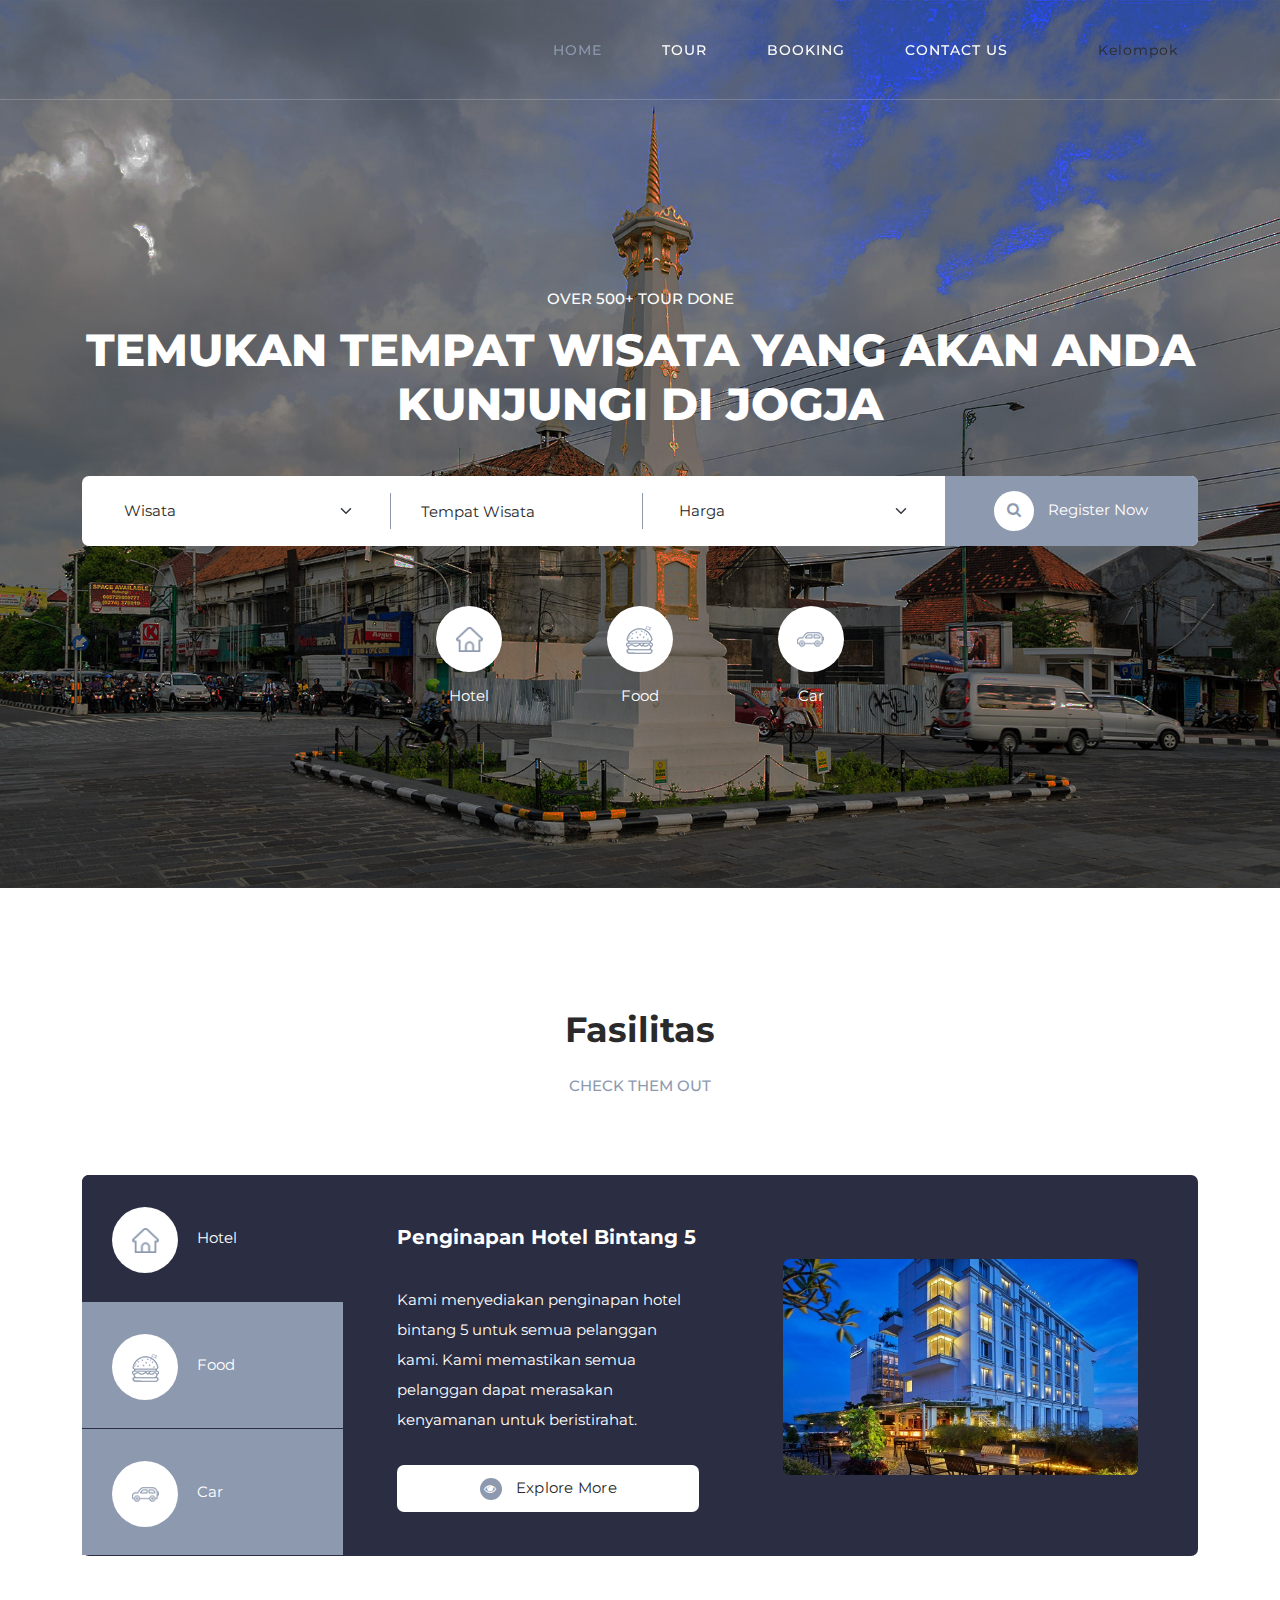
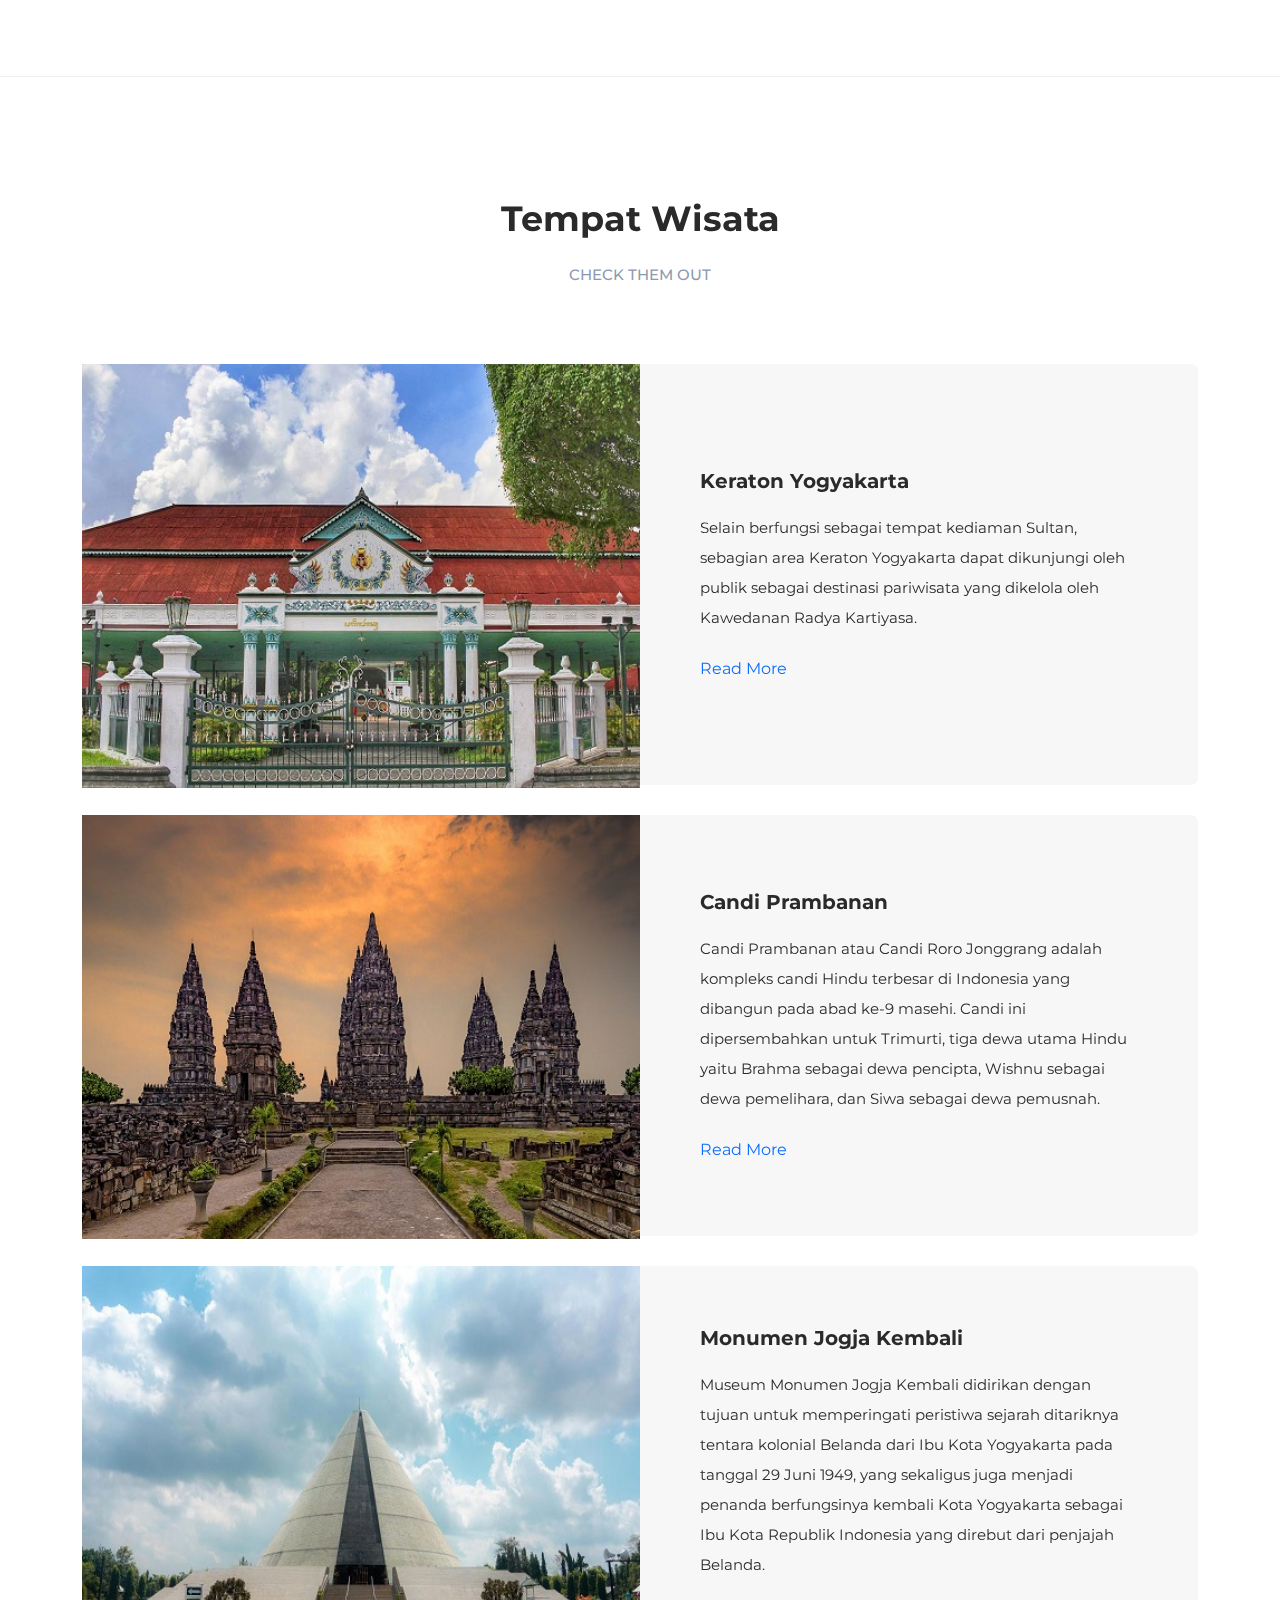
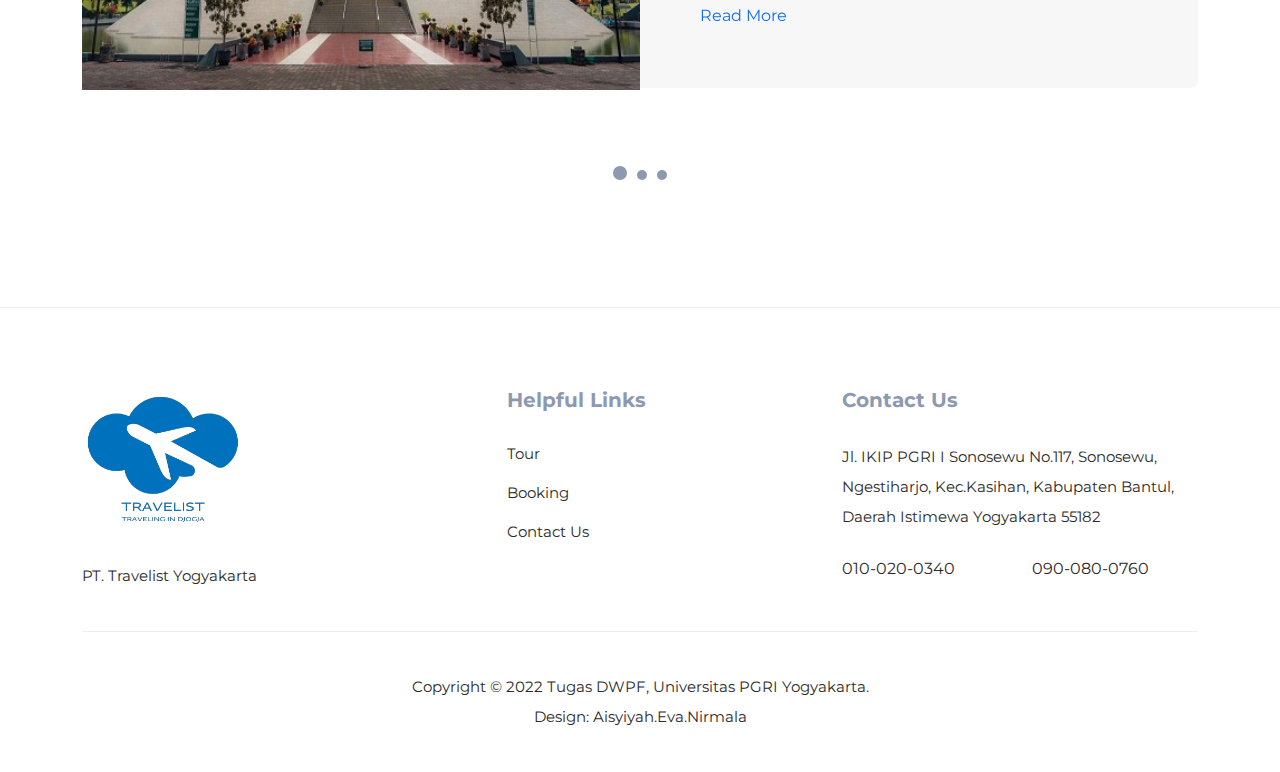
==== commit fbdd039f: "Update index.html" ====
--- a/index.html
+++ b/index.html
@@ -65,7 +65,7 @@
               <li><a href="category.html">Tour</a></li>
               <li><a href="listing.html">Booking</a></li>
               <li><a href="contact.html">Contact Us</a></li>
-              <li><a href="kelompok.html" class="active">Kelompok</a></li> 
+              <li><a href="kelompok.html">Kelompok</a></li> 
               
             </ul>        
             <a class='menu-trigger'>
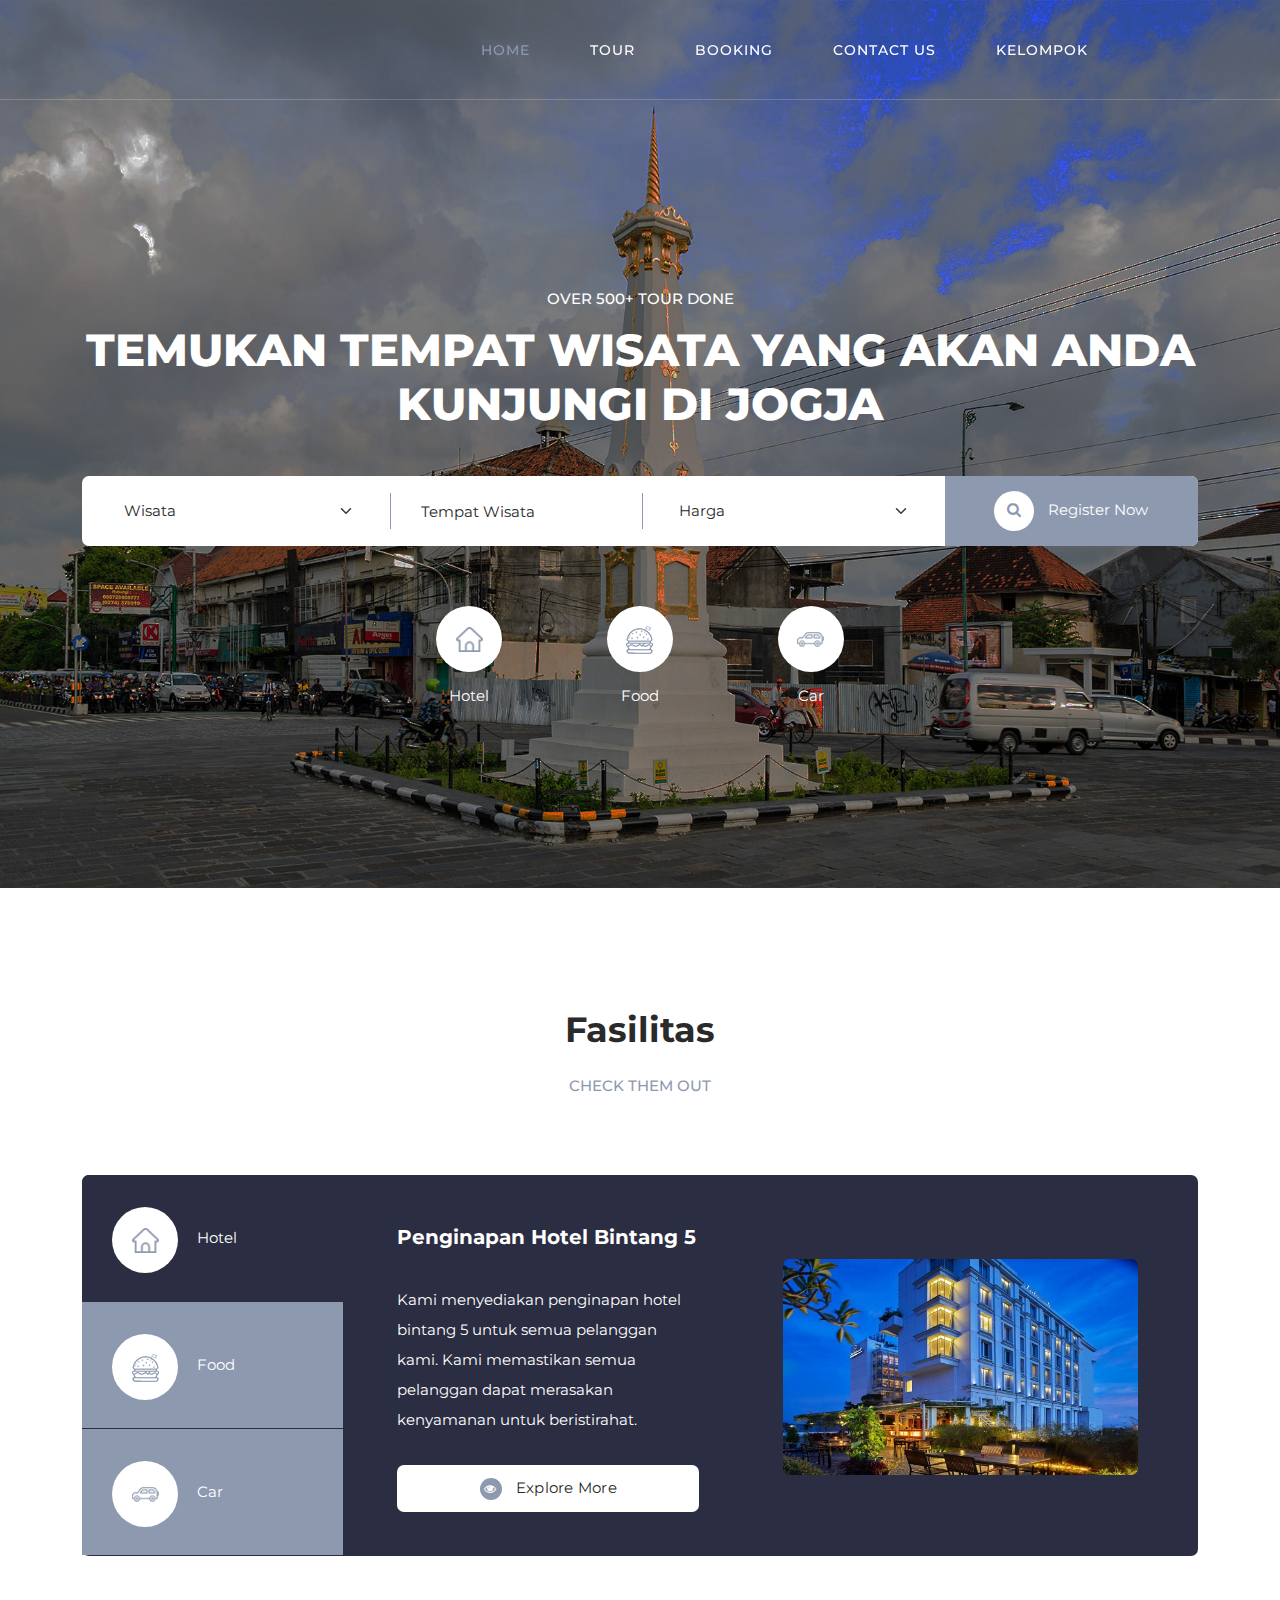
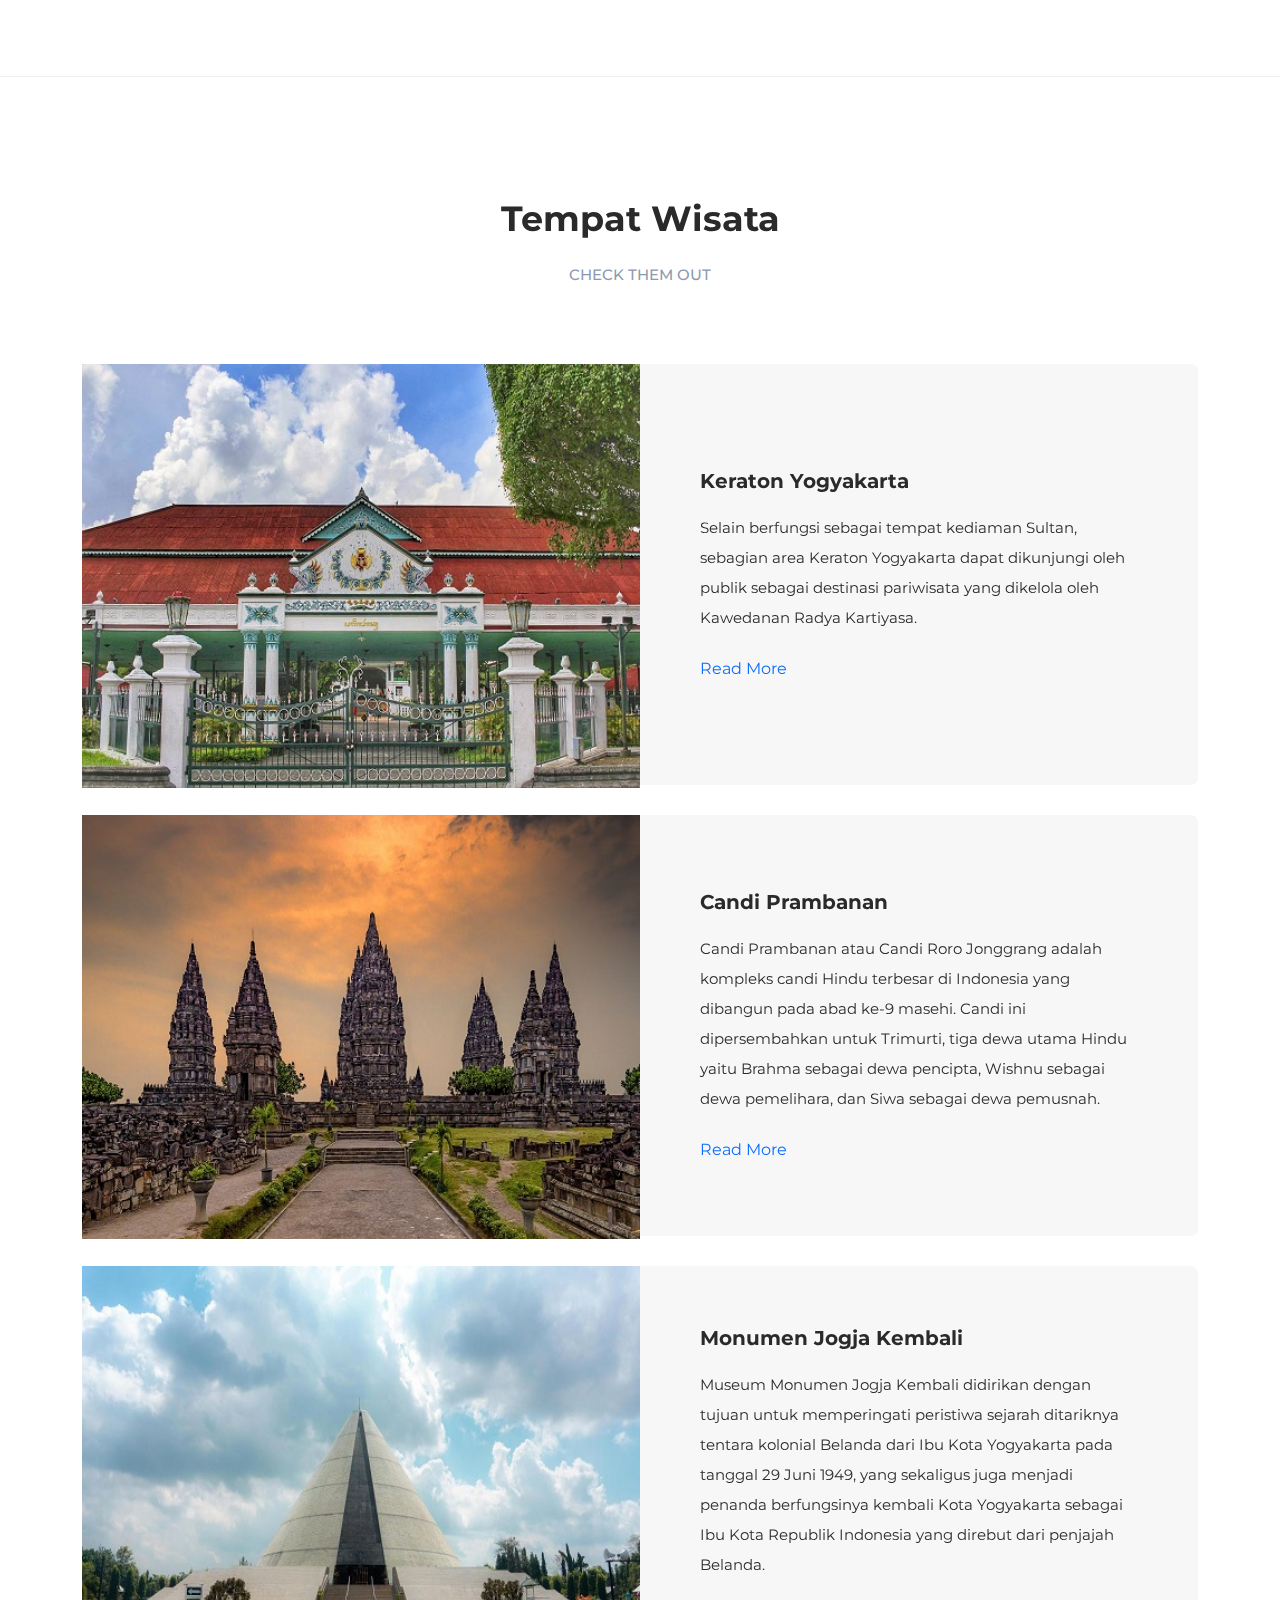
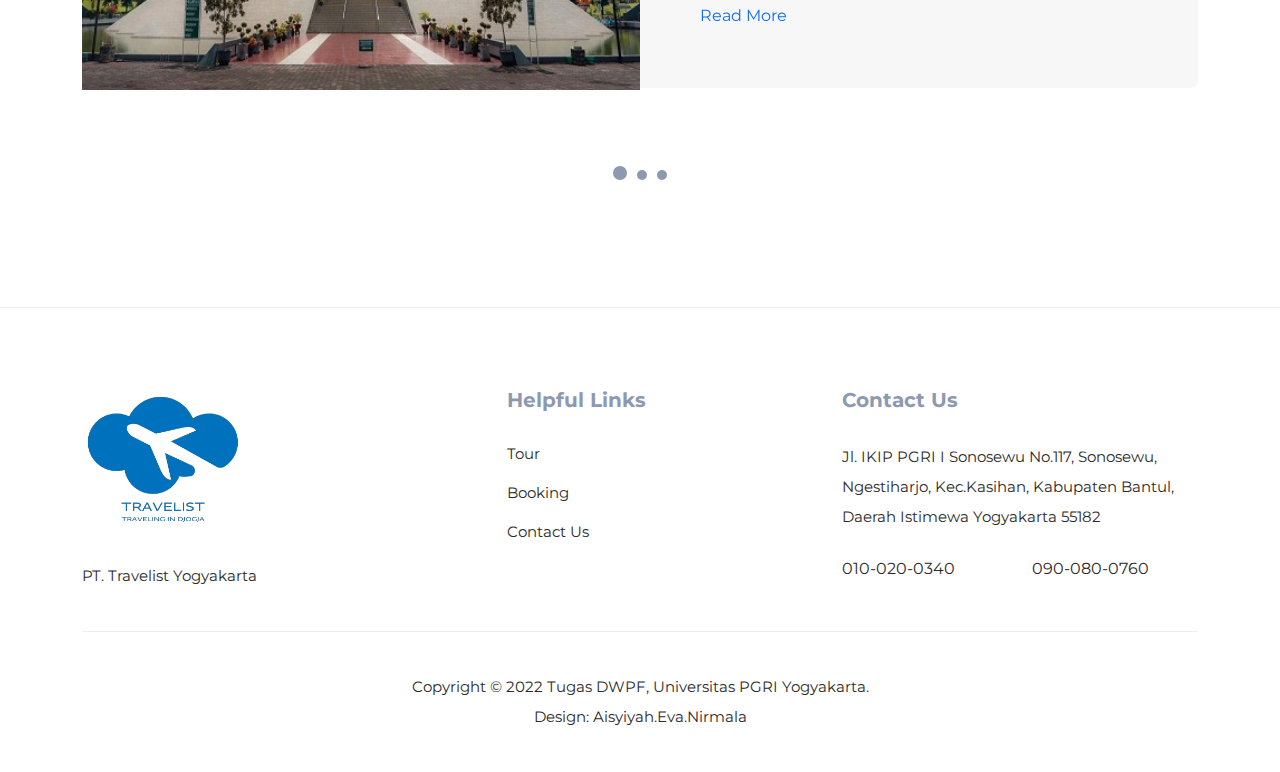
==== commit ca28a95d: "Update index.html" ====
--- a/index.html
+++ b/index.html
@@ -66,6 +66,7 @@
               <li><a href="listing.html">Booking</a></li>
               <li><a href="contact.html">Contact Us</a></li>
               <li><a href="kelompok.html">Kelompok</a></li> 
+		    <li><a href="#"></a></li>
               
             </ul>        
             <a class='menu-trigger'>
